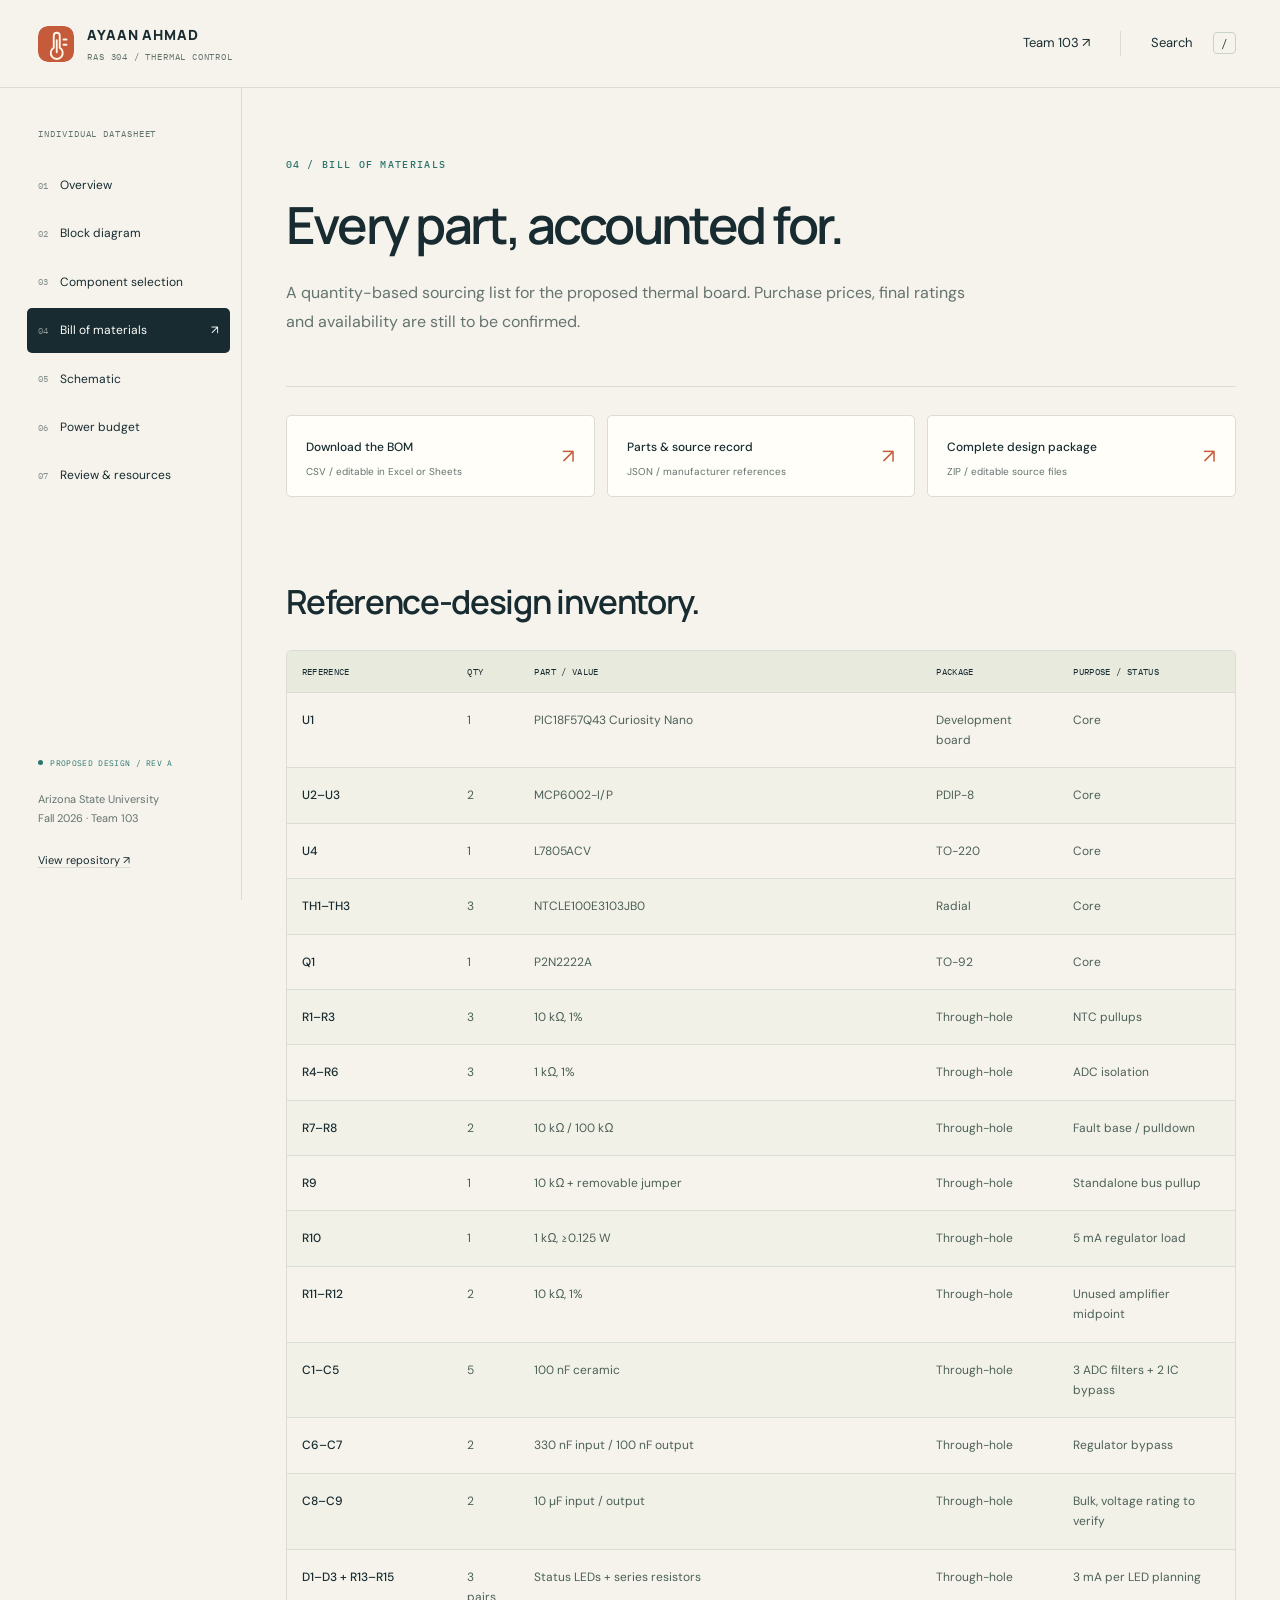
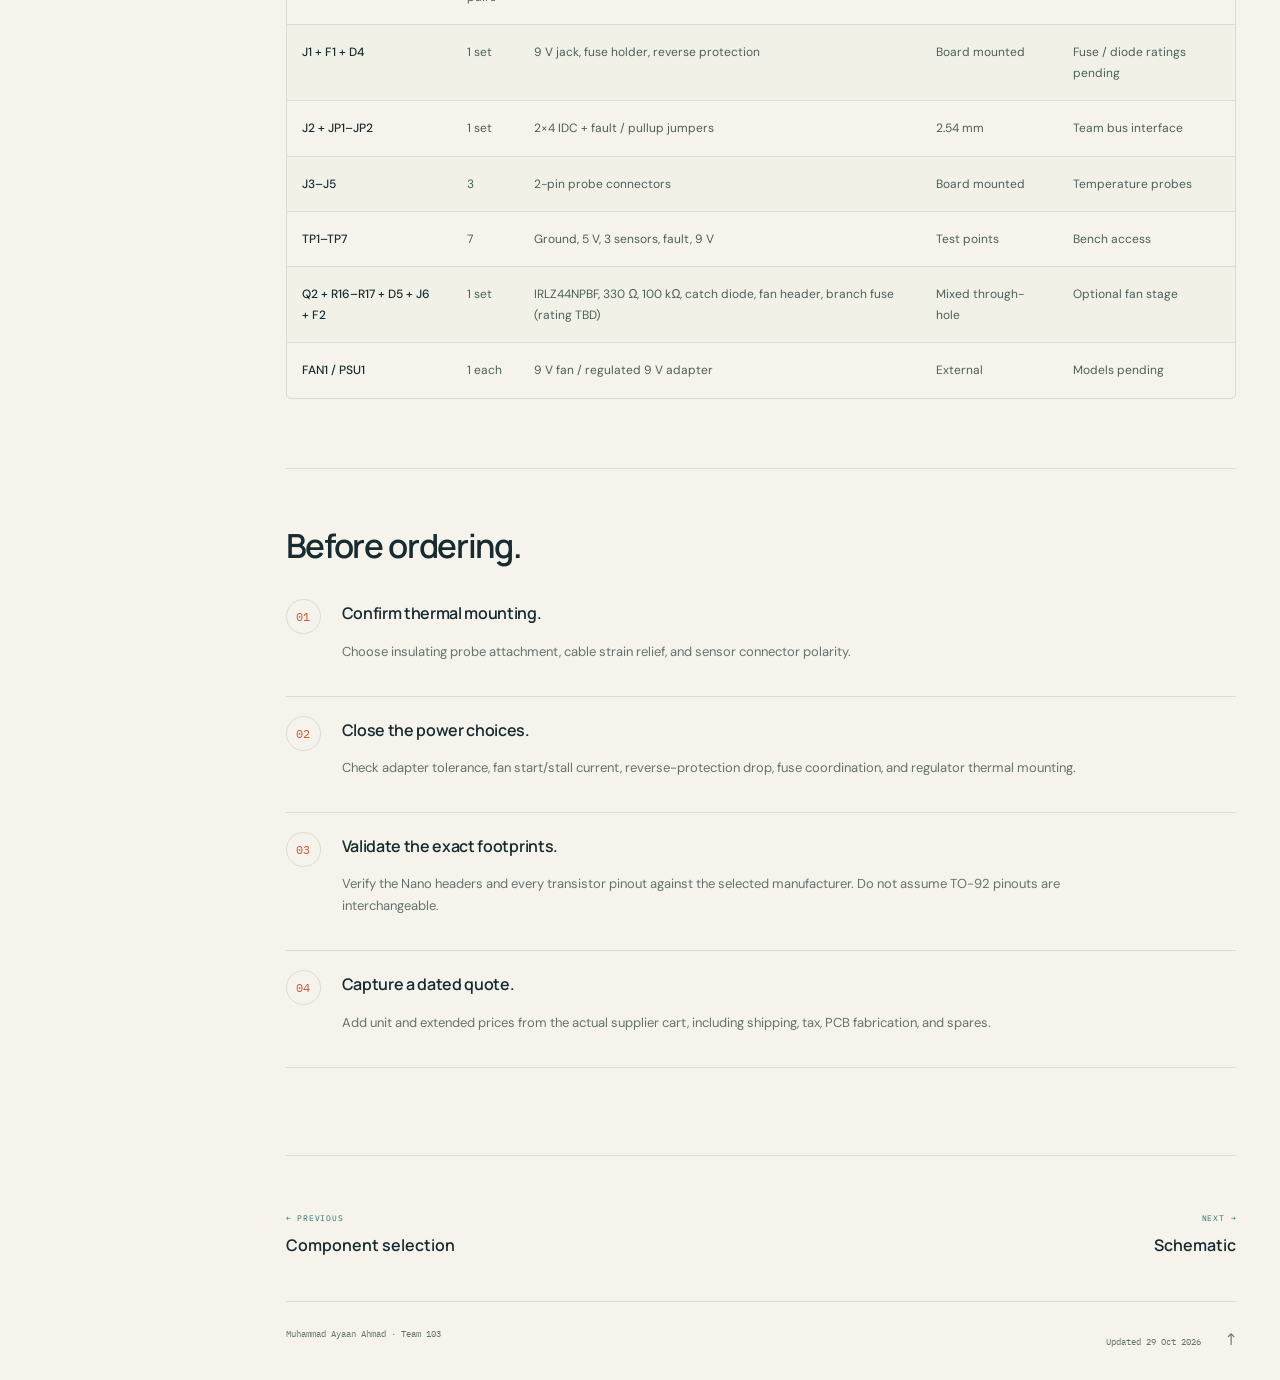
==== bom.html @ 11444830 "Build Ayaan Ahmad temperature-control individual datasheet Add seven custom responsive pages for the" ====
<!doctype html><html lang="en"><head><meta charset="utf-8"><meta name="viewport" content="width=device-width, initial-scale=1"><title>Bill of materials · Ayaan Ahmad · RAS 304 Temperature Control</title><meta name="description" content="Muhammad Ayaan Ahmad’s temperature-control subsystem for Team 103’s modular two-degree-of-freedom robotic arm. Architecture, components, circuit, BOM, power budget and review."><meta name="theme-color" content="#172b30"><link rel="icon" href="thermal-mark.svg" type="image/svg+xml"><link rel="stylesheet" href="thermal.css"><script defer src="thermal.js"></script></head><body><a class="skip-link" href="#main">Skip to content</a><header class="topbar"><a class="brand" href="index.html"><img src="thermal-mark.svg" alt="" width="36" height="36"><span>AYAAN AHMAD<small>RAS 304 / THERMAL CONTROL</small></span></a><div class="top-links"><a href="https://ras304-f26-103.github.io/" target="_blank" rel="noopener">Team 103 ↗</a><button class="search-trigger" aria-label="Search this datasheet">Search <kbd>/</kbd></button><button class="mobile-menu" aria-label="Open navigation" aria-expanded="false">Menu ☰</button></div></header><div class="site-layout"><aside class="sidebar"><div><p class="sidebar-label">INDIVIDUAL DATASHEET</p><nav aria-label="Design sections"><a href="index.html" class="nav-link "><span>01</span>Overview<b>↗</b></a><a href="block-diagram.html" class="nav-link "><span>02</span>Block diagram<b>↗</b></a><a href="components.html" class="nav-link "><span>03</span>Component selection<b>↗</b></a><a href="bom.html" class="nav-link active" aria-current="page"><span>04</span>Bill of materials<b>↗</b></a><a href="schematic.html" class="nav-link "><span>05</span>Schematic<b>↗</b></a><a href="thermal-power.html" class="nav-link "><span>06</span>Power budget<b>↗</b></a><a href="review.html" class="nav-link "><span>07</span>Review & resources<b>↗</b></a></nav></div><div class="sidebar-bottom"><span class="tag"><i></i> PROPOSED DESIGN / REV A</span><p>Arizona State University<br>Fall 2026 · Team 103</p><a href="https://github.com/mahmad62asu/RAS304-Individual-Datasheet" target="_blank" rel="noopener">View repository ↗</a></div></aside><main id="main"><header class="page-heading"><p class="eyebrow">04 / BILL OF MATERIALS</p><h1>Every part, accounted for.</h1><p class="lede">A quantity-based sourcing list for the proposed thermal board. Purchase prices, final ratings and availability are still to be confirmed.</p></header><div class="download-list"><a href="temperature-bom.csv" download><span><b>Download the BOM</b><small>CSV / editable in Excel or Sheets</small></span><span aria-hidden="true">↗</span></a><a href="temperature-sources.json" download><span><b>Parts & source record</b><small>JSON / manufacturer references</small></span><span aria-hidden="true">↗</span></a><a href="temperature-design-source.zip" download><span><b>Complete design package</b><small>ZIP / editable source files</small></span><span aria-hidden="true">↗</span></a></div><section id="bill" class="section"><h2>Reference-design inventory.</h2><div class="table-wrap"><table><thead><tr><th>Reference</th><th>Qty</th><th>Part / value</th><th>Package</th><th>Purpose / status</th></tr></thead><tbody><tr><td>U1</td><td>1</td><td>PIC18F57Q43 Curiosity Nano</td><td>Development board</td><td>Core</td></tr><tr><td>U2–U3</td><td>2</td><td>MCP6002-I/P</td><td>PDIP-8</td><td>Core</td></tr><tr><td>U4</td><td>1</td><td>L7805ACV</td><td>TO-220</td><td>Core</td></tr><tr><td>TH1–TH3</td><td>3</td><td>NTCLE100E3103JB0</td><td>Radial</td><td>Core</td></tr><tr><td>Q1</td><td>1</td><td>P2N2222A</td><td>TO-92</td><td>Core</td></tr><tr><td>R1–R3</td><td>3</td><td>10 kΩ, 1%</td><td>Through-hole</td><td>NTC pullups</td></tr><tr><td>R4–R6</td><td>3</td><td>1 kΩ, 1%</td><td>Through-hole</td><td>ADC isolation</td></tr><tr><td>R7–R8</td><td>2</td><td>10 kΩ / 100 kΩ</td><td>Through-hole</td><td>Fault base / pulldown</td></tr><tr><td>R9</td><td>1</td><td>10 kΩ + removable jumper</td><td>Through-hole</td><td>Standalone bus pullup</td></tr><tr><td>R10</td><td>1</td><td>1 kΩ, ≥0.125 W</td><td>Through-hole</td><td>5 mA regulator load</td></tr><tr><td>R11–R12</td><td>2</td><td>10 kΩ, 1%</td><td>Through-hole</td><td>Unused amplifier midpoint</td></tr><tr><td>C1–C5</td><td>5</td><td>100 nF ceramic</td><td>Through-hole</td><td>3 ADC filters + 2 IC bypass</td></tr><tr><td>C6–C7</td><td>2</td><td>330 nF input / 100 nF output</td><td>Through-hole</td><td>Regulator bypass</td></tr><tr><td>C8–C9</td><td>2</td><td>10 µF input / output</td><td>Through-hole</td><td>Bulk, voltage rating to verify</td></tr><tr><td>D1–D3 + R13–R15</td><td>3 pairs</td><td>Status LEDs + series resistors</td><td>Through-hole</td><td>3 mA per LED planning</td></tr><tr><td>J1 + F1 + D4</td><td>1 set</td><td>9 V jack, fuse holder, reverse protection</td><td>Board mounted</td><td>Fuse / diode ratings pending</td></tr><tr><td>J2 + JP1–JP2</td><td>1 set</td><td>2×4 IDC + fault / pullup jumpers</td><td>2.54 mm</td><td>Team bus interface</td></tr><tr><td>J3–J5</td><td>3</td><td>2-pin probe connectors</td><td>Board mounted</td><td>Temperature probes</td></tr><tr><td>TP1–TP7</td><td>7</td><td>Ground, 5 V, 3 sensors, fault, 9 V</td><td>Test points</td><td>Bench access</td></tr><tr><td>Q2 + R16–R17 + D5 + J6 + F2</td><td>1 set</td><td>IRLZ44NPBF, 330 Ω, 100 kΩ, catch diode, fan header, branch fuse (rating TBD)</td><td>Mixed through-hole</td><td>Optional fan stage</td></tr><tr><td>FAN1 / PSU1</td><td>1 each</td><td>9 V fan / regulated 9 V adapter</td><td>External</td><td>Models pending</td></tr></tbody></table></div></section><section id="procurement" class="section"><h2>Before ordering.</h2><ol class="steps"><li><b>Confirm thermal mounting.</b><p>Choose insulating probe attachment, cable strain relief, and sensor connector polarity.</p></li><li><b>Close the power choices.</b><p>Check adapter tolerance, fan start/stall current, reverse-protection drop, fuse coordination, and regulator thermal mounting.</p></li><li><b>Validate the exact footprints.</b><p>Verify the Nano headers and every transistor pinout against the selected manufacturer. Do not assume TO-92 pinouts are interchangeable.</p></li><li><b>Capture a dated quote.</b><p>Add unit and extended prices from the actual supplier cart, including shipping, tax, PCB fabrication, and spares.</p></li></ol></section><nav class="page-nav" aria-label="Previous and next page"><a href="components.html"><small>← PREVIOUS</small><strong>Component selection</strong></a><a href="schematic.html"><small>NEXT →</small><strong>Schematic</strong></a></nav><footer><span>Muhammad Ayaan Ahmad · Team 103</span><span>Updated 29 Oct 2026 <a href="#top" aria-label="Back to top">↑</a></span></footer></main></div><dialog id="search-dialog"><div class="search-head"><label for="site-search">Search the datasheet</label><button id="close-search" aria-label="Close search">✕</button></div><input id="site-search" type="search" placeholder="Try sensor, fault, power, calibration…"><div id="search-results"></div></dialog><span id="top"></span></body></html>
---- thermal.css ----
@import url('https://fonts.googleapis.com/css2?family=DM+Sans:wght@400;500;600;700&family=IBM+Plex+Mono:wght@400;500&family=Manrope:wght@400;500;600;700;800&display=swap');
:root{--paper:#f5f3ec;--white:#fffef9;--ink:#172b30;--muted:#65736f;--line:#d9ddd3;--coral:#c65b3b;--teal:#2b756d;--mono:'IBM Plex Mono',monospace;--sans:'DM Sans',sans-serif;--display:'Manrope',sans-serif}*{box-sizing:border-box}html{scroll-behavior:smooth;scroll-padding-top:110px}body{margin:0;background:var(--paper);color:var(--ink);font:16px/1.7 var(--sans);-webkit-font-smoothing:antialiased}a{color:inherit;text-decoration:none}button,input{font:inherit}button,a,input{ -webkit-tap-highlight-color:transparent}button{cursor:pointer}a:focus-visible,button:focus-visible,input:focus-visible{outline:3px solid var(--coral);outline-offset:5px}::selection{background:#edb79d;color:var(--ink)}.topbar{height:88px;padding:0 3vw;display:flex;align-items:center;justify-content:space-between;border-bottom:1px solid var(--line);background:var(--paper);position:sticky;top:0;z-index:20}.brand{display:flex;align-items:center;gap:13px;font:800 14px var(--display);letter-spacing:.06em}.brand img{border-radius:10px}.brand small{display:block;font:9px var(--mono);letter-spacing:.09em;margin-top:7px;color:var(--muted)}.top-links{display:flex;align-items:center;gap:30px;font-size:13px}.top-links>a:hover{color:var(--coral)}.search-trigger{background:transparent;border:0;border-left:1px solid var(--line);padding-left:30px;font-size:13px;color:var(--ink)}kbd{font:11px var(--mono);border:1px solid #ccd2c7;border-radius:4px;padding:3px 7px;margin-left:18px}.mobile-menu{display:none}.site-layout{display:grid;grid-template-columns:242px minmax(0,1fr);max-width:1800px;margin:auto}.sidebar{position:sticky;top:88px;height:calc(100vh - 88px);padding:40px 22px 28px 3vw;display:flex;flex-direction:column;justify-content:space-between;border-right:1px solid var(--line)}.sidebar-label{font:9px var(--mono);letter-spacing:.1em;color:var(--muted);margin:0 0 24px}.nav-link{display:flex;align-items:center;gap:12px;padding:12px 11px;margin:0 -11px 4px;border-radius:5px;font-size:12px;white-space:nowrap;transition:.2s}.nav-link>span{font:9px var(--mono);opacity:.5}.nav-link>b{margin-left:auto;font-weight:400;opacity:0}.nav-link:hover{background:#e9e9df}.nav-link.active{background:var(--ink);color:var(--white)}.nav-link.active>b{opacity:1}.sidebar-bottom p{font-size:11px;line-height:1.7;color:var(--muted);margin:17px 0}.sidebar-bottom>a{font-size:11px;border-bottom:1px solid var(--line)}.tag{font:8px var(--mono);letter-spacing:.04em;color:var(--teal);display:inline-flex;align-items:center;gap:7px}.tag i{display:inline-block;width:5px;height:5px;background:var(--teal);border-radius:50%}main{padding:34px 3.4vw 0;min-width:0;max-width:1500px}.hero{background:var(--ink);color:var(--paper);border-radius:8px;padding:50px 35px 35px;display:grid;grid-template-columns:1.04fr 1fr;gap:0;overflow:hidden;min-height:560px;position:relative}.hero-copy{position:relative;z-index:1}.eyebrow{font:10px/1.5 var(--mono);letter-spacing:.13em;font-weight:500;color:var(--teal);text-transform:uppercase;margin:0 0 24px}.hero .eyebrow{color:#a8bcb0;font-size:9px;letter-spacing:.12em}.hero h1{font:600 clamp(43px,4.2vw,75px)/1.08 var(--display);letter-spacing:-.055em;margin:0 0 27px;white-space:nowrap}.hero h1 em{font-family:Georgia,serif;font-weight:400;color:#eea17c;letter-spacing:-.05em}.hero-copy>p:not(.eyebrow){font-size:15px;line-height:1.7;color:#b3c2ba}.hero-actions{display:flex;flex-direction:column;align-items:flex-start;gap:18px;margin-top:28px}.button{border-radius:4px;padding:13px 20px;font-size:12px;font-weight:600;display:inline-flex;align-items:center;gap:25px;transition:.2s}.button:hover{transform:translateY(-2px)}.coral{background:#e59570;color:#152a30}.text-link{font-size:11px;border-bottom:1px solid #6c807b;padding-bottom:3px}.hero-byline{display:flex;align-items:center;gap:11px;font-size:11px;line-height:1.4;margin-top:40px}.hero-byline small{display:block;color:#8ca19a;font-size:9px;margin-top:5px}.avatar{width:33px;height:33px;border:1px solid #536b67;border-radius:50%;display:grid;place-items:center;font:10px var(--mono);color:#edb293}.hero-visual{align-self:center;position:relative;margin:0 -20px 0 -15px}.hero-visual svg{width:100%;height:auto;display:block}.visual-label{font:7px var(--mono);letter-spacing:.1em;text-align:center;color:#9cb6aa;margin-top:20px}.visual-label i{width:5px;height:5px;background:#d38a67;border-radius:50%;display:inline-block;margin-right:6px}.hero-strip{display:flex;justify-content:space-between;border-bottom:1px solid var(--line);padding:23px 5px;font-size:11px;color:#55665f;gap:15px}.hero-strip b{font:9px var(--mono);color:var(--coral);margin-right:12px}.section{padding:57px 0;border-bottom:1px solid var(--line)}.section h2{font:600 clamp(26px,2.6vw,40px)/1.2 var(--display);letter-spacing:-.04em;margin:0 0 25px}.section>p{max-width:840px;color:#52665e;font-size:14px;margin:18px 0}.section .eyebrow{margin-bottom:18px}.split-text{display:grid;grid-template-columns:1fr 1fr;gap:48px}.split-text .big-copy{font:400 23px/1.6 var(--sans);letter-spacing:-.02em;margin:0}.split-text>div{font-size:13px;color:#56665f}.split-text>div p:first-child{margin-top:0}.inline-link{font-size:12px;font-weight:600;border-bottom:1px solid #a1b0a5;padding-bottom:3px;display:inline-block}.inline-link:hover{color:var(--coral)}.simulator{display:grid;grid-template-columns:1.1fr 1fr;border:1px solid var(--line);border-radius:8px;margin-top:30px;background:var(--white);overflow:hidden}.sim-input{padding:30px}.sim-label{display:flex;justify-content:space-between;gap:15px;font:8px/1.5 var(--mono);color:var(--muted)}.sim-label span{color:var(--coral);font-size:7px}.temperature-number{font:500 80px/1.2 var(--display);letter-spacing:-.07em;margin:23px 0}.temperature-number>span{font-size:34px;vertical-align:super;color:#9da89d;letter-spacing:-.08em;margin-left:10px}input[type=range]{width:100%;height:4px;accent-color:var(--coral);cursor:pointer}.range-labels{font:8px var(--mono);display:flex;justify-content:space-between;margin-top:12px;color:var(--muted)}.sim-controls{display:flex;gap:8px;flex-wrap:wrap;margin-top:27px}.small-button{border:1px solid var(--line);background:transparent;color:var(--ink);border-radius:4px;font-size:10px;padding:9px 11px}.small-button:hover{background:#eaece2}.small-button[aria-pressed=true]{background:#f2d3c5}.sim-status{background:#eaf0e7;padding:28px}.status-top{display:flex;align-items:center;gap:7px;font:9px var(--mono);color:var(--teal)}.state-dot{width:6px;height:6px;border-radius:50%;background:var(--teal)}.sim-tag{font-size:8px;margin-left:auto;opacity:.6}.sim-status h3{font:600 23px/1.3 var(--display);letter-spacing:-.04em;margin:23px 0 11px}.sim-status>p{font-size:12px;color:#5c7165;line-height:1.7;min-height:40px}.sim-status dl{font:9px var(--mono);margin:25px 0 20px}.sim-status dl>div{display:flex;justify-content:space-between;border-top:1px solid #cdd9ca;padding:10px 0;gap:10px}.sim-status dd{margin:0;font-weight:500}.sim-status .small{font-size:9px}.sim-status.warn{background:#f3e7d1}.sim-status.trip{background:#f2dcd0}.sim-status.trip .state-dot{background:var(--coral)}.design-grid{display:grid;grid-template-columns:repeat(3,1fr);border-top:1px solid var(--line);border-left:1px solid var(--line);margin-top:35px}.design-item{padding:25px 20px;border-bottom:1px solid var(--line);border-right:1px solid var(--line);position:relative;transition:.2s}.design-item:hover{background:#ede9dc}.design-num{font:9px var(--mono);color:var(--coral)}.design-item h3{font:600 17px/1.3 var(--display);letter-spacing:-.03em;margin:18px 0 10px}.design-item p{font-size:12px;line-height:1.65;color:var(--muted);margin-bottom:30px}.arrow{position:absolute;bottom:18px;right:20px;color:var(--coral);font-size:20px}.note{background:#e9ece0;border-left:3px solid var(--teal);display:flex;gap:16px;padding:23px 26px;margin:32px 0;font-size:12px;color:#50635a;border-radius:0 4px 4px 0}.note strong{color:var(--ink)}.note-mark{border:1px solid #789183;flex-shrink:0;width:19px;height:19px;border-radius:50%;display:grid;place-items:center;font:12px Georgia}.page-heading{padding:35px 0 34px;border-bottom:1px solid var(--line)}.page-heading h1{font:600 clamp(38px,4vw,65px)/1.13 var(--display);letter-spacing:-.05em;margin:0 0 25px}.lede{max-width:700px;font-size:16px;color:var(--muted);line-height:1.8}.table-wrap{width:100%;overflow:auto;margin:28px 0 12px;border:1px solid var(--line);border-radius:5px}table{border-collapse:collapse;width:100%;font-size:12px;min-width:600px;text-align:left}th{font:9px var(--mono);text-transform:uppercase;letter-spacing:.04em;background:#e8eade;padding:15px;vertical-align:bottom}td{padding:17px 15px;border-top:1px solid var(--line);vertical-align:top;line-height:1.7;color:#4c6057}td:first-child{color:var(--ink);font-weight:500}tbody tr:nth-child(even){background:#f1f1e8}figure{margin:30px 0 22px;background:var(--white);border:1px solid var(--line);border-radius:7px;overflow:hidden}.diagram-link{display:block;padding:10px}.diagram-link img{display:block;width:100%;height:auto}figcaption{font:9px/1.7 var(--mono);color:var(--muted);border-top:1px solid var(--line);padding:14px 20px;background:var(--paper)}.download-list{display:flex;flex-wrap:wrap;gap:12px;margin:28px 0}.download-list>a{border:1px solid var(--line);border-radius:5px;padding:16px 19px;display:flex;gap:25px;align-items:center;justify-content:space-between;flex:1;min-width:220px;background:var(--white)}.download-list>a:hover{border-color:var(--teal)}.download-list b{font-size:12px;font-weight:500}.download-list small{display:block;color:var(--muted);font-size:10px;margin-top:3px}.download-list>a>span:last-child{font-size:20px;color:var(--coral)}.parts-grid{display:grid;grid-template-columns:1fr 1fr;gap:20px}.part{position:relative;padding:30px;background:var(--white);border:1px solid var(--line);border-radius:6px}.part .eyebrow{font-size:9px;margin-bottom:13px}.part-number{position:absolute;right:23px;top:24px;font:10px var(--mono);color:#adb6a9}.part h3{font:600 21px/1.4 var(--display);letter-spacing:-.03em;margin:0 0 10px;overflow-wrap:anywhere}.part-package{font:9px var(--mono);color:var(--coral)}.part>p:not(.eyebrow){font-size:13px;color:#53665b}.part .small{font-size:11px!important;opacity:.85}.part .inline-link{font-size:11px}.equation-panel{padding:20px 25px;background:var(--ink);color:#d6e4d4;border-radius:5px;font:12px/1.7 var(--mono);overflow:auto;margin:27px 0}.equation-panel p{white-space:normal;margin:8px 0}.budget-totals{display:grid;grid-template-columns:repeat(3,1fr);gap:20px;padding:26px 0}.budget-totals>div{border-left:2px solid #b9c7b6;padding-left:20px}.budget-totals small{font:8px var(--mono);color:var(--muted)}.budget-totals b{display:block;font:600 30px var(--display);letter-spacing:-.04em;margin-top:10px}.budget-totals i{font:12px var(--mono);color:var(--teal)}.calculator{display:grid;grid-template-columns:1fr 1fr;gap:35px;background:#e8ece1;border-radius:6px;padding:30px}.calculator label{display:flex;justify-content:space-between;font-size:12px;margin-bottom:20px}.calculator output{font:12px var(--mono);color:var(--teal)}.small{font-size:11px;color:var(--muted)}.calc-result{border-left:1px solid #bdcdbd;padding-left:30px}.calc-result small{font:9px var(--mono);color:var(--teal);display:block}.calc-result strong{font:500 40px var(--display);letter-spacing:-.05em;display:block;margin:4px 0}.calc-result>span{font-size:10px;color:var(--muted);display:block}.steps{list-style:none;counter-reset:steps;padding:0;margin:30px 0}.steps li{counter-increment:steps;padding:5px 0 20px 56px;position:relative;margin:15px 0;border-bottom:1px solid var(--line)}.steps li:before{content:counter(steps,decimal-leading-zero);position:absolute;left:0;top:4px;font:12px var(--mono);color:var(--coral);border:1px solid var(--line);width:33px;height:33px;display:grid;place-items:center;border-radius:50%}.steps b{font:600 16px var(--display);letter-spacing:-.02em}.steps p{font-size:13px;color:var(--muted);max-width:740px}.archive-grid{display:grid;grid-template-columns:1fr 1fr;gap:22px;margin-top:30px}.archive-grid article{padding:27px;border:1px solid var(--line);border-radius:5px;background:var(--white)}.archive-grid h3{font:600 21px var(--display);letter-spacing:-.03em}.archive-grid p{font-size:13px;color:var(--muted)}.archive-grid a{display:block;font-size:12px;color:var(--teal);margin-top:12px}.references{padding:0;list-style:none}.references li{display:flex;gap:20px;padding:16px 0;border-bottom:1px solid var(--line);font-size:13px}.references li>span{font:9px var(--mono);color:var(--coral);padding-top:5px}.references a{flex:1}.references b{float:right;color:var(--teal)}.page-nav{display:flex;justify-content:space-between;gap:20px;padding:42px 0;border-bottom:1px solid var(--line);margin-top:15px}.page-nav a:last-child{text-align:right}.page-nav small{font:8px var(--mono);color:var(--teal);display:block;margin-bottom:9px;letter-spacing:.1em}.page-nav strong{font:600 16px var(--display)}footer{display:flex;justify-content:space-between;gap:20px;color:var(--muted);font:9px var(--mono);padding:26px 0 30px}footer a{margin-left:20px;font-size:17px}.skip-link{position:fixed;top:-70px;left:20px;background:var(--ink);color:white;padding:10px;z-index:100}.skip-link:focus{top:10px}dialog{border:1px solid var(--line);border-radius:10px;background:var(--paper);width:min(580px,90vw);padding:25px;color:var(--ink);box-shadow:0 20px 100px #0005}dialog::backdrop{background:#13282dc4;backdrop-filter:blur(5px)}.search-head{display:flex;justify-content:space-between;align-items:center;font:13px var(--display);margin-bottom:20px}.search-head button{border:0;background:transparent;color:var(--muted);padding:5px}#site-search{width:100%;padding:15px;border:1px solid #a7b6a6;border-radius:4px;background:var(--white);font-size:15px}#search-results>a{display:block;border-bottom:1px solid var(--line);padding:15px 3px;font-size:13px}#search-results>a small{color:var(--muted);display:block;margin-top:3px;font-size:11px}#search-results p{font-size:12px;color:var(--muted)}#top{position:absolute;top:0}
@media(min-width:1500px){.hero{min-height:620px;padding:65px 45px}.hero-actions{margin-top:35px}.hero-byline{margin-top:45px}.hero-visual{margin-left:0}.sidebar{padding-left:40px}.hero h1{font-size:78px}}
@media(max-width:1150px){.site-layout{grid-template-columns:205px minmax(0,1fr)}.sidebar{padding-left:25px;padding-right:18px}.nav-link{font-size:11px;gap:8px}.sidebar-label{font-size:8px}.hero{padding:36px 26px;min-height:520px}.hero h1{font-size:45px}.hero-copy>p:not(.eyebrow){font-size:13px}.hero .eyebrow{font-size:7px}.hero-visual{margin-left:-30px;margin-right:-35px}.visual-label{font-size:6px}.hero-strip{font-size:9px}.hero-strip b{margin-right:6px}.split-text{gap:25px}.sim-input,.sim-status{padding:22px}.sim-label{display:block}.sim-label span{display:block;margin-top:8px}.design-grid{grid-template-columns:repeat(2,1fr)}}
@media(max-width:850px){.topbar{height:76px;padding:0 23px}.top-links{gap:18px}.top-links>a{display:none}.search-trigger{border:0;padding:0}.mobile-menu{display:block;border:1px solid var(--line);background:transparent;border-radius:4px;padding:7px 10px;font-size:11px}.brand{font-size:12px}.brand small{font-size:8px}.site-layout{display:block}.sidebar{position:fixed;top:76px;left:0;height:calc(100dvh - 76px);width:260px;z-index:15;background:var(--paper);padding:30px;transform:translateX(-101%);transition:transform .2s;box-shadow:10px 0 25px #162a3022}.sidebar.open{transform:none}.nav-link{font-size:13px;padding:13px}.sidebar-label{font-size:9px}main{padding:22px 24px 0}.hero{padding:40px 32px;min-height:520px}.hero h1{font-size:55px}.hero .eyebrow{font-size:8px}.hero-visual{margin-left:-20px;margin-right:-15px}.hero-strip{font-size:10px}.page-heading h1{font-size:48px}.page-heading{padding:25px 0}.section{padding:45px 0}.section h2{font-size:32px}.sim-label{display:flex}.sim-label span{margin:0}.simulator{grid-template-columns:1fr 1fr}.temperature-number{font-size:65px}.split-text .big-copy{font-size:21px}.parts-grid{gap:14px}.part{padding:24px}.calculator{gap:20px;padding:25px}}
@media(max-width:580px){.topbar{padding:0 17px}.brand img{width:31px;height:31px}.brand{gap:9px;font-size:10px}.brand small{font-size:7px}.top-links{gap:12px}.search-trigger{font-size:0}.search-trigger:before{content:'⌕';font-size:24px}.search-trigger kbd{display:none}.mobile-menu{font-size:10px;padding:6px 8px}main{padding:15px 15px 0}.hero{display:block;padding:32px 25px 20px;min-height:0}.hero h1{font-size:52px;letter-spacing:-.06em}.hero-copy>p:not(.eyebrow){font-size:14px}.hero .eyebrow{font-size:8px;letter-spacing:.08em}.hero-actions{gap:15px;margin-top:25px}.hero-byline{margin-top:28px}.hero-visual{margin:-10px -5px 0}.hero-visual svg{max-height:285px}.visual-label{margin:0 0 6px;font-size:6px}.hero-strip{font-size:8px;gap:12px;padding:20px 0}.hero-strip span{flex:1}.hero-strip b{display:block;margin-bottom:5px}.section{padding:37px 0}.section h2{font-size:29px;margin-bottom:22px}.section>p{font-size:13px}.eyebrow{font-size:9px;margin-bottom:17px}.split-text{display:block}.split-text .big-copy{font-size:21px;margin-bottom:25px}.simulator{display:block}.sim-input,.sim-status{padding:23px}.sim-label{font-size:7px}.sim-label span{font-size:6px}.temperature-number{font-size:72px;margin:22px 0}.sim-status>p{min-height:0}.design-grid{grid-template-columns:1fr 1fr}.design-item{padding:23px 15px}.design-item h3{font-size:15px;margin-top:15px}.design-item p{font-size:11px}.note{padding:20px 17px;font-size:11px;gap:12px}.page-heading{padding:24px 7px}.page-heading h1{font-size:39px}.lede{font-size:14px}.parts-grid{grid-template-columns:1fr}.part{padding:25px}.part h3{font-size:21px}.budget-totals{gap:10px}.budget-totals>div{padding-left:10px}.budget-totals small{font-size:6px}.budget-totals b{font-size:22px}.budget-totals i{font-size:9px}.calculator{display:block;padding:24px}.calc-result{border:0;border-top:1px solid #bdcdbd;padding:20px 0 0;margin-top:20px}.archive-grid{grid-template-columns:1fr}.download-list{gap:10px}.download-list>a{min-width:100%;padding:14px 16px}.download-list b{font-size:11px}.references li{font-size:12px;gap:12px}.steps li{padding-left:46px}.steps b{font-size:15px}.steps p{font-size:12px}.equation-panel{font-size:10px;padding:15px 18px}.page-nav{padding:32px 0}.page-nav strong{font-size:13px}.page-nav small{font-size:7px}footer{font-size:7px;gap:10px}.diagram-link{padding:0}figcaption{font-size:8px;padding:10px 12px}th{font-size:8px}td{font-size:11px}}
@media(prefers-reduced-motion:reduce){html{scroll-behavior:auto}*{transition:none!important}}
@media print{.topbar,.sidebar,.page-nav,.search-trigger,.sim-controls,footer,.skip-link{display:none!important}.site-layout{display:block}main{padding:0;max-width:none}.hero{print-color-adjust:exact;-webkit-print-color-adjust:exact}.section{padding:25px 0;break-inside:auto}.section h2{break-after:avoid}table,figure,.note,.part{break-inside:avoid}.table-wrap{overflow:visible}body{font-size:11px}.hero h1{font-size:45px}.page-heading h1{font-size:36px}a{overflow-wrap:anywhere}}
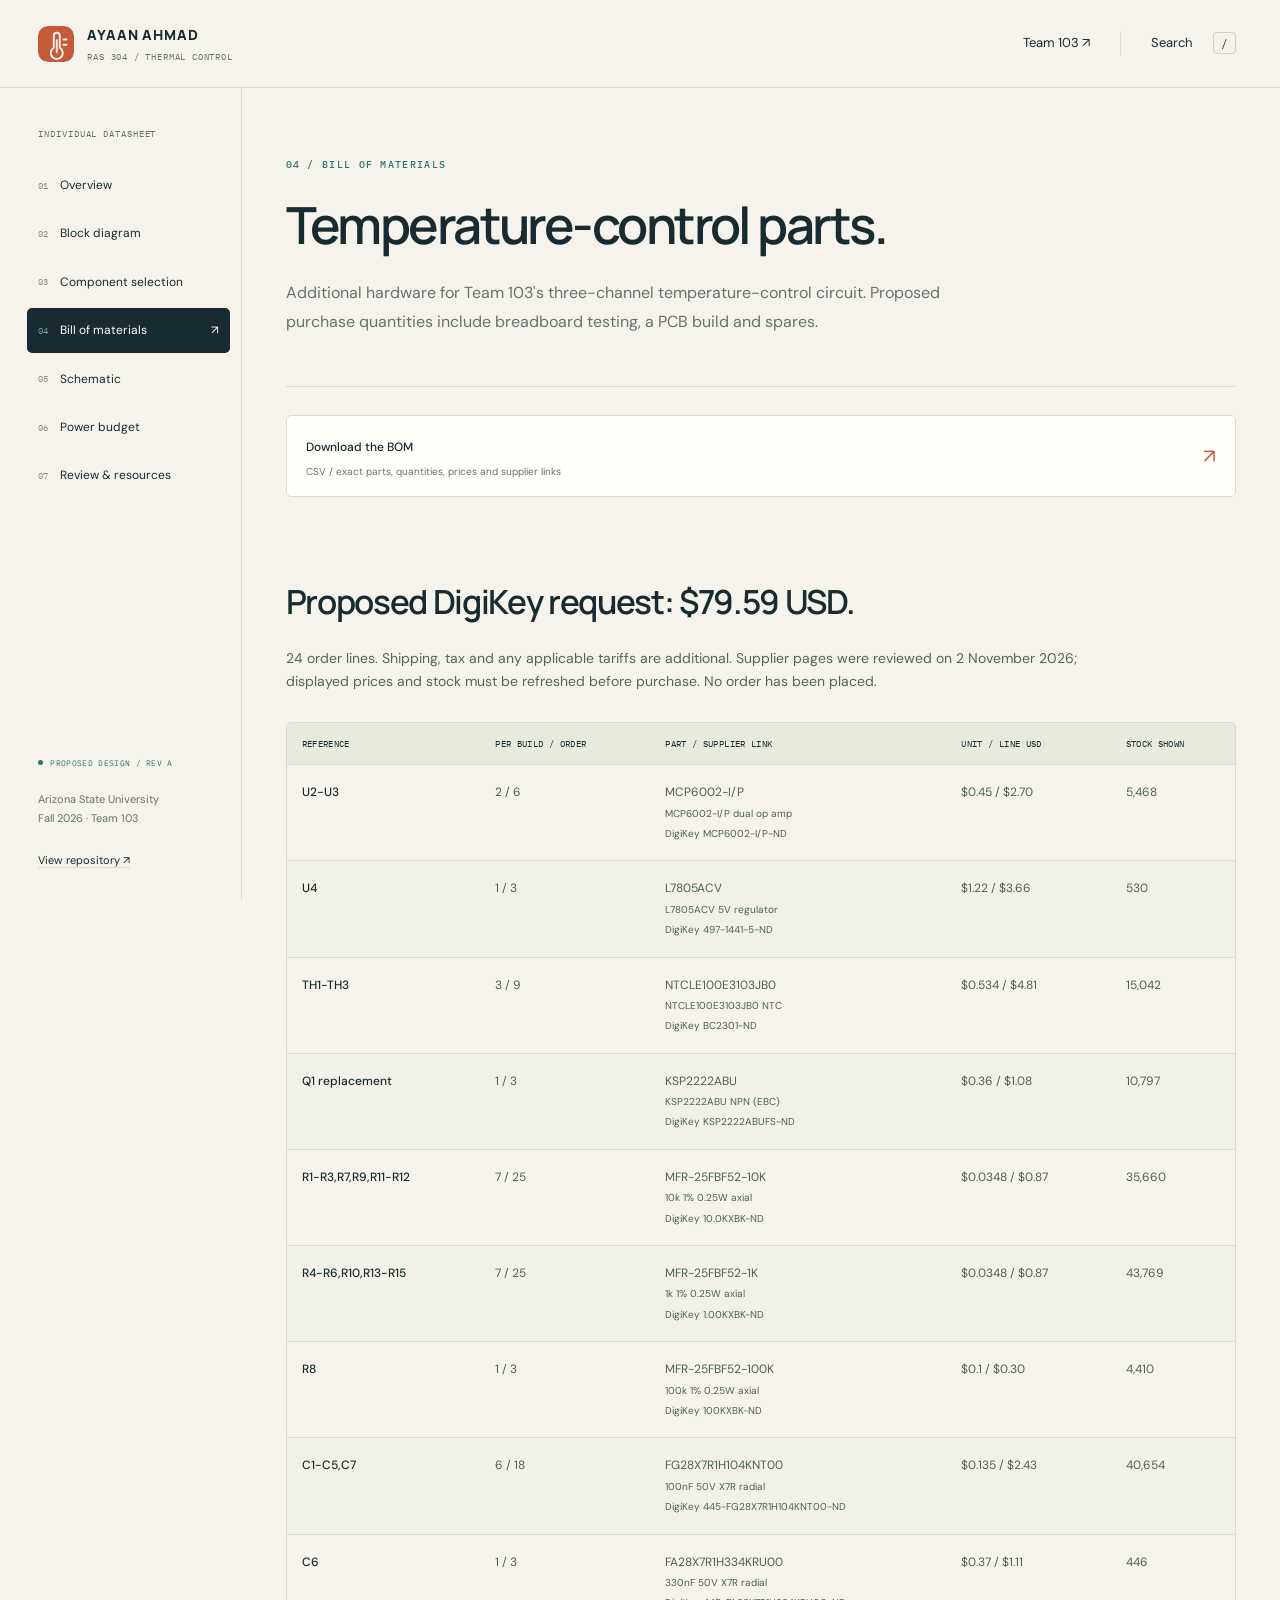
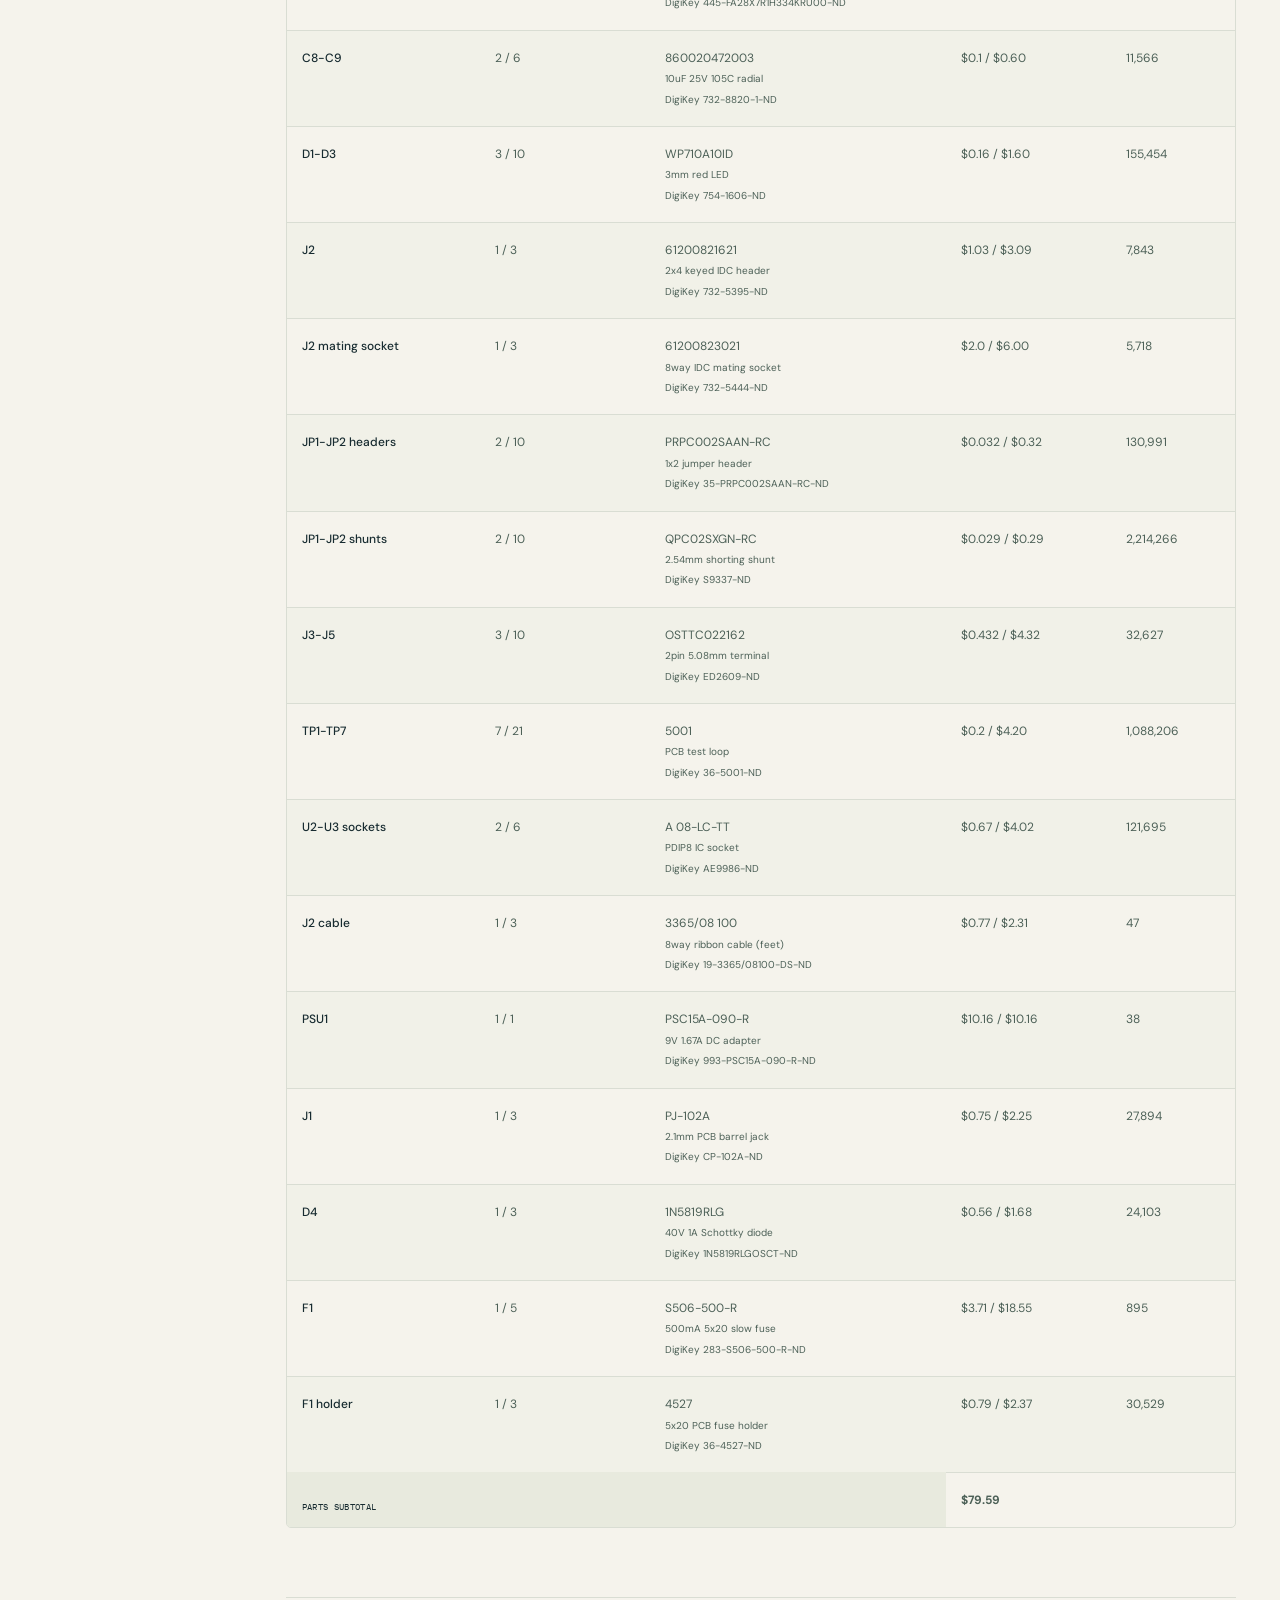
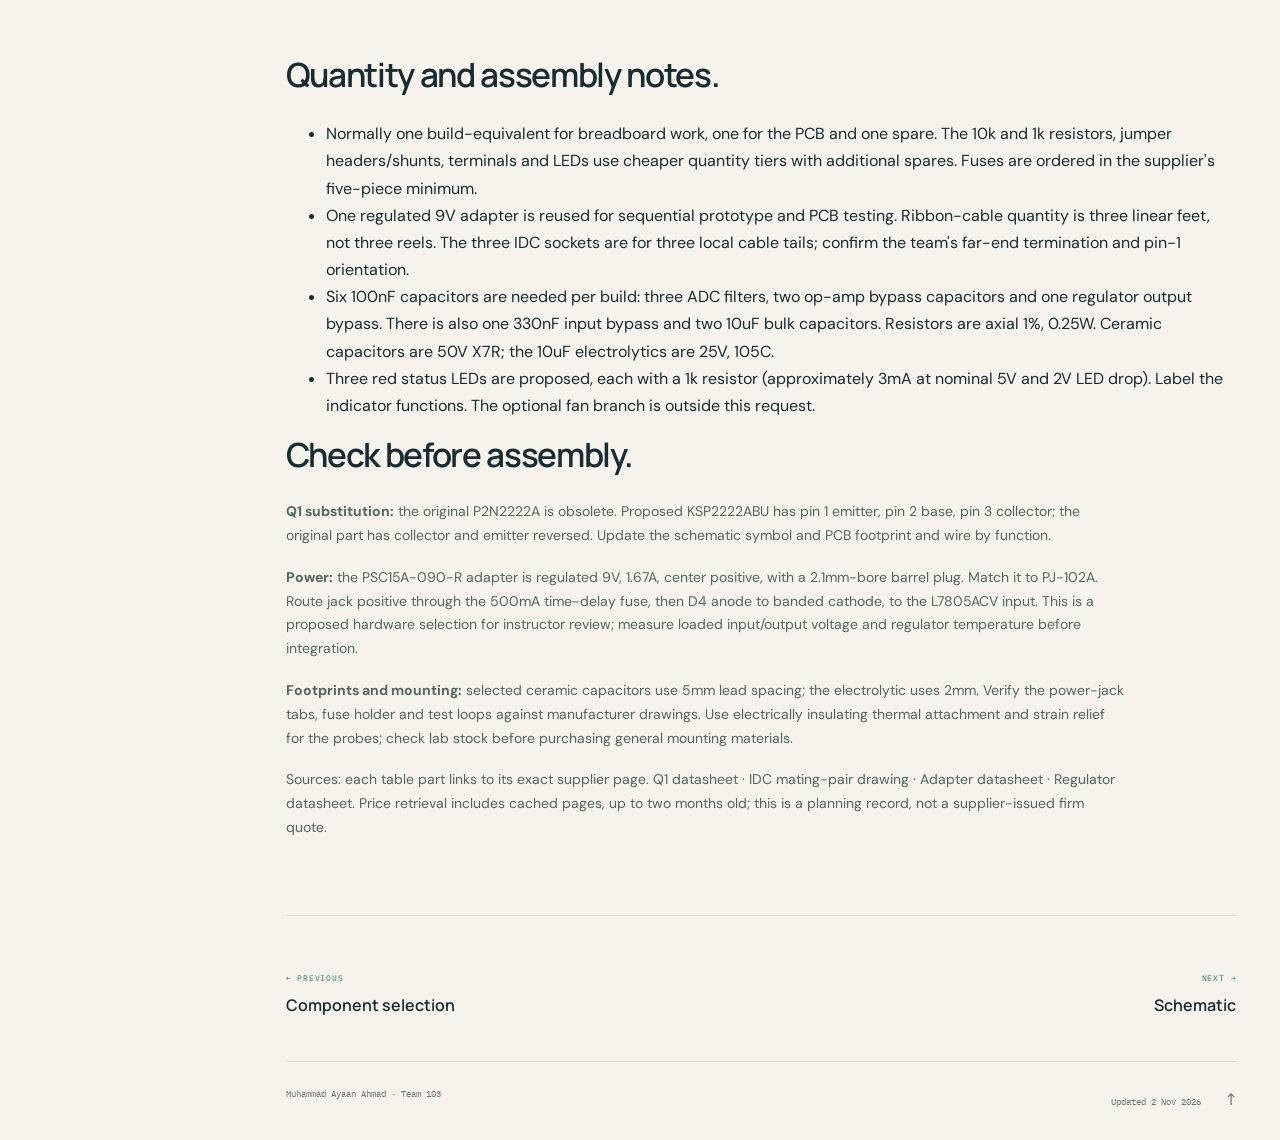
==== commit 65ac59b6: "Complete temperature-control parts BOM and supplier pricing" ====
--- a/bom.html
+++ b/bom.html
@@ -1 +1 @@
-<!doctype html><html lang="en"><head><meta charset="utf-8"><meta name="viewport" content="width=device-width, initial-scale=1"><title>Bill of materials · Ayaan Ahmad · RAS 304 Temperature Control</title><meta name="description" content="Muhammad Ayaan Ahmad’s temperature-control subsystem for Team 103’s modular two-degree-of-freedom robotic arm. Architecture, components, circuit, BOM, power budget and review."><meta name="theme-color" content="#172b30"><link rel="icon" href="thermal-mark.svg" type="image/svg+xml"><link rel="stylesheet" href="thermal.css"><script defer src="thermal.js"></script></head><body><a class="skip-link" href="#main">Skip to content</a><header class="topbar"><a class="brand" href="index.html"><img src="thermal-mark.svg" alt="" width="36" height="36"><span>AYAAN AHMAD<small>RAS 304 / THERMAL CONTROL</small></span></a><div class="top-links"><a href="https://ras304-f26-103.github.io/" target="_blank" rel="noopener">Team 103 ↗</a><button class="search-trigger" aria-label="Search this datasheet">Search <kbd>/</kbd></button><button class="mobile-menu" aria-label="Open navigation" aria-expanded="false">Menu ☰</button></div></header><div class="site-layout"><aside class="sidebar"><div><p class="sidebar-label">INDIVIDUAL DATASHEET</p><nav aria-label="Design sections"><a href="index.html" class="nav-link "><span>01</span>Overview<b>↗</b></a><a href="block-diagram.html" class="nav-link "><span>02</span>Block diagram<b>↗</b></a><a href="components.html" class="nav-link "><span>03</span>Component selection<b>↗</b></a><a href="bom.html" class="nav-link active" aria-current="page"><span>04</span>Bill of materials<b>↗</b></a><a href="schematic.html" class="nav-link "><span>05</span>Schematic<b>↗</b></a><a href="thermal-power.html" class="nav-link "><span>06</span>Power budget<b>↗</b></a><a href="review.html" class="nav-link "><span>07</span>Review & resources<b>↗</b></a></nav></div><div class="sidebar-bottom"><span class="tag"><i></i> PROPOSED DESIGN / REV A</span><p>Arizona State University<br>Fall 2026 · Team 103</p><a href="https://github.com/mahmad62asu/RAS304-Individual-Datasheet" target="_blank" rel="noopener">View repository ↗</a></div></aside><main id="main"><header class="page-heading"><p class="eyebrow">04 / BILL OF MATERIALS</p><h1>Every part, accounted for.</h1><p class="lede">A quantity-based sourcing list for the proposed thermal board. Purchase prices, final ratings and availability are still to be confirmed.</p></header><div class="download-list"><a href="temperature-bom.csv" download><span><b>Download the BOM</b><small>CSV / editable in Excel or Sheets</small></span><span aria-hidden="true">↗</span></a><a href="temperature-sources.json" download><span><b>Parts & source record</b><small>JSON / manufacturer references</small></span><span aria-hidden="true">↗</span></a><a href="temperature-design-source.zip" download><span><b>Complete design package</b><small>ZIP / editable source files</small></span><span aria-hidden="true">↗</span></a></div><section id="bill" class="section"><h2>Reference-design inventory.</h2><div class="table-wrap"><table><thead><tr><th>Reference</th><th>Qty</th><th>Part / value</th><th>Package</th><th>Purpose / status</th></tr></thead><tbody><tr><td>U1</td><td>1</td><td>PIC18F57Q43 Curiosity Nano</td><td>Development board</td><td>Core</td></tr><tr><td>U2–U3</td><td>2</td><td>MCP6002-I/P</td><td>PDIP-8</td><td>Core</td></tr><tr><td>U4</td><td>1</td><td>L7805ACV</td><td>TO-220</td><td>Core</td></tr><tr><td>TH1–TH3</td><td>3</td><td>NTCLE100E3103JB0</td><td>Radial</td><td>Core</td></tr><tr><td>Q1</td><td>1</td><td>P2N2222A</td><td>TO-92</td><td>Core</td></tr><tr><td>R1–R3</td><td>3</td><td>10 kΩ, 1%</td><td>Through-hole</td><td>NTC pullups</td></tr><tr><td>R4–R6</td><td>3</td><td>1 kΩ, 1%</td><td>Through-hole</td><td>ADC isolation</td></tr><tr><td>R7–R8</td><td>2</td><td>10 kΩ / 100 kΩ</td><td>Through-hole</td><td>Fault base / pulldown</td></tr><tr><td>R9</td><td>1</td><td>10 kΩ + removable jumper</td><td>Through-hole</td><td>Standalone bus pullup</td></tr><tr><td>R10</td><td>1</td><td>1 kΩ, ≥0.125 W</td><td>Through-hole</td><td>5 mA regulator load</td></tr><tr><td>R11–R12</td><td>2</td><td>10 kΩ, 1%</td><td>Through-hole</td><td>Unused amplifier midpoint</td></tr><tr><td>C1–C5</td><td>5</td><td>100 nF ceramic</td><td>Through-hole</td><td>3 ADC filters + 2 IC bypass</td></tr><tr><td>C6–C7</td><td>2</td><td>330 nF input / 100 nF output</td><td>Through-hole</td><td>Regulator bypass</td></tr><tr><td>C8–C9</td><td>2</td><td>10 µF input / output</td><td>Through-hole</td><td>Bulk, voltage rating to verify</td></tr><tr><td>D1–D3 + R13–R15</td><td>3 pairs</td><td>Status LEDs + series resistors</td><td>Through-hole</td><td>3 mA per LED planning</td></tr><tr><td>J1 + F1 + D4</td><td>1 set</td><td>9 V jack, fuse holder, reverse protection</td><td>Board mounted</td><td>Fuse / diode ratings pending</td></tr><tr><td>J2 + JP1–JP2</td><td>1 set</td><td>2×4 IDC + fault / pullup jumpers</td><td>2.54 mm</td><td>Team bus interface</td></tr><tr><td>J3–J5</td><td>3</td><td>2-pin probe connectors</td><td>Board mounted</td><td>Temperature probes</td></tr><tr><td>TP1–TP7</td><td>7</td><td>Ground, 5 V, 3 sensors, fault, 9 V</td><td>Test points</td><td>Bench access</td></tr><tr><td>Q2 + R16–R17 + D5 + J6 + F2</td><td>1 set</td><td>IRLZ44NPBF, 330 Ω, 100 kΩ, catch diode, fan header, branch fuse (rating TBD)</td><td>Mixed through-hole</td><td>Optional fan stage</td></tr><tr><td>FAN1 / PSU1</td><td>1 each</td><td>9 V fan / regulated 9 V adapter</td><td>External</td><td>Models pending</td></tr></tbody></table></div></section><section id="procurement" class="section"><h2>Before ordering.</h2><ol class="steps"><li><b>Confirm thermal mounting.</b><p>Choose insulating probe attachment, cable strain relief, and sensor connector polarity.</p></li><li><b>Close the power choices.</b><p>Check adapter tolerance, fan start/stall current, reverse-protection drop, fuse coordination, and regulator thermal mounting.</p></li><li><b>Validate the exact footprints.</b><p>Verify the Nano headers and every transistor pinout against the selected manufacturer. Do not assume TO-92 pinouts are interchangeable.</p></li><li><b>Capture a dated quote.</b><p>Add unit and extended prices from the actual supplier cart, including shipping, tax, PCB fabrication, and spares.</p></li></ol></section><nav class="page-nav" aria-label="Previous and next page"><a href="components.html"><small>← PREVIOUS</small><strong>Component selection</strong></a><a href="schematic.html"><small>NEXT →</small><strong>Schematic</strong></a></nav><footer><span>Muhammad Ayaan Ahmad · Team 103</span><span>Updated 29 Oct 2026 <a href="#top" aria-label="Back to top">↑</a></span></footer></main></div><dialog id="search-dialog"><div class="search-head"><label for="site-search">Search the datasheet</label><button id="close-search" aria-label="Close search">✕</button></div><input id="site-search" type="search" placeholder="Try sensor, fault, power, calibration…"><div id="search-results"></div></dialog><span id="top"></span></body></html>+<!doctype html><html lang="en"><head><meta charset="utf-8"><meta name="viewport" content="width=device-width, initial-scale=1"><title>Bill of materials · Ayaan Ahmad · RAS 304 Temperature Control</title><meta name="description" content="Muhammad Ayaan Ahmad’s temperature-control subsystem for Team 103’s modular two-degree-of-freedom robotic arm. Architecture, components, circuit, BOM, power budget and review."><meta name="theme-color" content="#172b30"><link rel="icon" href="thermal-mark.svg" type="image/svg+xml"><link rel="stylesheet" href="thermal.css"><script defer src="thermal.js"></script><style>@media print{.download-list,.topbar,.sidebar,.page-nav,.skip-link,dialog{display:none!important}.site-layout{display:block!important}main{margin:0!important;padding:0!important;max-width:none!important}.page-heading{min-height:0!important;padding:0 0 12px!important;margin:0!important;break-after:auto!important}.page-heading h1{font-size:26px!important}.page-heading .lede{font-size:12px!important}.section{padding:10px 0!important;margin:0!important;break-before:auto!important;break-inside:auto!important}.section h2{font-size:16px!important;margin:8px 0!important}p,li{font-size:10px!important;line-height:1.4!important}table{font-size:9px!important;width:100%!important;table-layout:auto!important}td,th{padding:6px!important;font-size:9px!important;overflow-wrap:anywhere!important}tr{break-inside:avoid!important}thead{display:table-header-group}tfoot{display:table-row-group}small{font-size:8px!important}a{color:#173e43!important}footer{margin-top:12px!important}}</style></head><body><a class="skip-link" href="#main">Skip to content</a><header class="topbar"><a class="brand" href="index.html"><img src="thermal-mark.svg" alt="" width="36" height="36"><span>AYAAN AHMAD<small>RAS 304 / THERMAL CONTROL</small></span></a><div class="top-links"><a href="https://ras304-f26-103.github.io/" target="_blank" rel="noopener">Team 103 ↗</a><button class="search-trigger" aria-label="Search this datasheet">Search <kbd>/</kbd></button><button class="mobile-menu" aria-label="Open navigation" aria-expanded="false">Menu ☰</button></div></header><div class="site-layout"><aside class="sidebar"><div><p class="sidebar-label">INDIVIDUAL DATASHEET</p><nav aria-label="Design sections"><a href="index.html" class="nav-link "><span>01</span>Overview<b>↗</b></a><a href="block-diagram.html" class="nav-link "><span>02</span>Block diagram<b>↗</b></a><a href="components.html" class="nav-link "><span>03</span>Component selection<b>↗</b></a><a href="bom.html" class="nav-link active" aria-current="page"><span>04</span>Bill of materials<b>↗</b></a><a href="schematic.html" class="nav-link "><span>05</span>Schematic<b>↗</b></a><a href="thermal-power.html" class="nav-link "><span>06</span>Power budget<b>↗</b></a><a href="review.html" class="nav-link "><span>07</span>Review & resources<b>↗</b></a></nav></div><div class="sidebar-bottom"><span class="tag"><i></i> PROPOSED DESIGN / REV A</span><p>Arizona State University<br>Fall 2026 · Team 103</p><a href="https://github.com/mahmad62asu/RAS304-Individual-Datasheet" target="_blank" rel="noopener">View repository ↗</a></div></aside><main id="main"><header class="page-heading"><p class="eyebrow">04 / BILL OF MATERIALS</p><h1>Temperature-control parts.</h1><p class="lede">Additional hardware for Team 103's three-channel temperature-control circuit. Proposed purchase quantities include breadboard testing, a PCB build and spares.</p></header><div class="download-list"><a href="temperature-bom.csv" download><span><b>Download the BOM</b><small>CSV / exact parts, quantities, prices and supplier links</small></span><span aria-hidden="true">↗</span></a></div><section id="bill" class="section"><h2>Proposed DigiKey request: $79.59 USD.</h2><p>24 order lines. Shipping, tax and any applicable tariffs are additional. Supplier pages were reviewed on 2 November 2026; displayed prices and stock must be refreshed before purchase. No order has been placed.</p><div class="table-wrap"><table><thead><tr><th>Reference</th><th>Per build / order</th><th>Part / supplier link</th><th>Unit / line USD</th><th>Stock shown</th></tr></thead><tbody><tr><td>U2-U3</td><td>2 / 6</td><td><a href="https://www.digikey.com/en/products/detail/microchip-technology/MCP6002-I-P/500875">MCP6002-I/P</a><br><small>MCP6002-I/P dual op amp<br>DigiKey MCP6002-I/P-ND</small></td><td>$0.45 / $2.70</td><td>5,468</td></tr><tr><td>U4</td><td>1 / 3</td><td><a href="https://www.digikey.com/en/products/detail/stmicroelectronics/L7805ACV/585962">L7805ACV</a><br><small>L7805ACV 5V regulator<br>DigiKey 497-1441-5-ND</small></td><td>$1.22 / $3.66</td><td>530</td></tr><tr><td>TH1-TH3</td><td>3 / 9</td><td><a href="https://www.digikey.com/en/products/detail/vishay-beyschlag-draloric-bc-components/NTCLE100E3103JB0/769411">NTCLE100E3103JB0</a><br><small>NTCLE100E3103JB0 NTC<br>DigiKey BC2301-ND</small></td><td>$0.534 / $4.81</td><td>15,042</td></tr><tr><td>Q1 replacement</td><td>1 / 3</td><td><a href="https://www.digikey.com/en/products/detail/onsemi/KSP2222ABU/1047387">KSP2222ABU</a><br><small>KSP2222ABU NPN (EBC)<br>DigiKey KSP2222ABUFS-ND</small></td><td>$0.36 / $1.08</td><td>10,797</td></tr><tr><td>R1-R3,R7,R9,R11-R12</td><td>7 / 25</td><td><a href="https://www.digikey.com/en/products/detail/yageo/MFR-25FBF52-10K/13219">MFR-25FBF52-10K</a><br><small>10k 1% 0.25W axial<br>DigiKey 10.0KXBK-ND</small></td><td>$0.0348 / $0.87</td><td>35,660</td></tr><tr><td>R4-R6,R10,R13-R15</td><td>7 / 25</td><td><a href="https://www.digikey.com/en/products/detail/yageo/MFR-25FBF52-1K/13011">MFR-25FBF52-1K</a><br><small>1k 1% 0.25W axial<br>DigiKey 1.00KXBK-ND</small></td><td>$0.0348 / $0.87</td><td>43,769</td></tr><tr><td>R8</td><td>1 / 3</td><td><a href="https://www.digikey.com/en/products/detail/yageo/MFR-25FBF52-100K/13473">MFR-25FBF52-100K</a><br><small>100k 1% 0.25W axial<br>DigiKey 100KXBK-ND</small></td><td>$0.1 / $0.30</td><td>4,410</td></tr><tr><td>C1-C5,C7</td><td>6 / 18</td><td><a href="https://www.digikey.com/en/products/detail/tdk/FG28X7R1H104KNT00/7326852">FG28X7R1H104KNT00</a><br><small>100nF 50V X7R radial<br>DigiKey 445-FG28X7R1H104KNT00-ND</small></td><td>$0.135 / $2.43</td><td>40,654</td></tr><tr><td>C6</td><td>1 / 3</td><td><a href="https://www.digikey.com/en/products/detail/tdk/FA28X7R1H334KRU00/7384656">FA28X7R1H334KRU00</a><br><small>330nF 50V X7R radial<br>DigiKey 445-FA28X7R1H334KRU00-ND</small></td><td>$0.37 / $1.11</td><td>446</td></tr><tr><td>C8-C9</td><td>2 / 6</td><td><a href="https://www.digikey.com/en/products/detail/w%C3%BCrth-elektronik/860020472003/5727057">860020472003</a><br><small>10uF 25V 105C radial<br>DigiKey 732-8820-1-ND</small></td><td>$0.1 / $0.60</td><td>11,566</td></tr><tr><td>D1-D3</td><td>3 / 10</td><td><a href="https://www.digikey.com/en/products/detail/kingbright/WP710A10ID/2769809">WP710A10ID</a><br><small>3mm red LED<br>DigiKey 754-1606-ND</small></td><td>$0.16 / $1.60</td><td>155,454</td></tr><tr><td>J2</td><td>1 / 3</td><td><a href="https://www.digikey.com/en/products/detail/w%C3%BCrth-elektronik/61200821621/4846916">61200821621</a><br><small>2x4 keyed IDC header<br>DigiKey 732-5395-ND</small></td><td>$1.03 / $3.09</td><td>7,843</td></tr><tr><td>J2 mating socket</td><td>1 / 3</td><td><a href="https://www.digikey.com/en/products/detail/w%C3%BCrth-elektronik/61200823021/4846918">61200823021</a><br><small>8way IDC mating socket<br>DigiKey 732-5444-ND</small></td><td>$2.0 / $6.00</td><td>5,718</td></tr><tr><td>JP1-JP2 headers</td><td>2 / 10</td><td><a href="https://www.digikey.com/en/products/detail/sullins-connector-solutions/PRPC002SAAN-RC/2775252">PRPC002SAAN-RC</a><br><small>1x2 jumper header<br>DigiKey 35-PRPC002SAAN-RC-ND</small></td><td>$0.032 / $0.32</td><td>130,991</td></tr><tr><td>JP1-JP2 shunts</td><td>2 / 10</td><td><a href="https://www.digikey.com/en/products/detail/sullins-connector-solutions/QPC02SXGN-RC/2618262">QPC02SXGN-RC</a><br><small>2.54mm shorting shunt<br>DigiKey S9337-ND</small></td><td>$0.029 / $0.29</td><td>2,214,266</td></tr><tr><td>J3-J5</td><td>3 / 10</td><td><a href="https://www.digikey.com/en/products/detail/on-shore-technology-inc/OSTTC022162/614558">OSTTC022162</a><br><small>2pin 5.08mm terminal<br>DigiKey ED2609-ND</small></td><td>$0.432 / $4.32</td><td>32,627</td></tr><tr><td>TP1-TP7</td><td>7 / 21</td><td><a href="https://www.digikey.com/en/products/detail/keystone-electronics/5001/255327">5001</a><br><small>PCB test loop<br>DigiKey 36-5001-ND</small></td><td>$0.2 / $4.20</td><td>1,088,206</td></tr><tr><td>U2-U3 sockets</td><td>2 / 6</td><td><a href="https://www.digikey.com/en/products/detail/assmann-wsw-components/A-08-LC-TT/821740">A 08-LC-TT</a><br><small>PDIP8 IC socket<br>DigiKey AE9986-ND</small></td><td>$0.67 / $4.02</td><td>121,695</td></tr><tr><td>J2 cable</td><td>1 / 3</td><td><a href="https://www.digikey.com/en/products/detail/3m/3365-08-100/22532474">3365/08 100</a><br><small>8way ribbon cable (feet)<br>DigiKey 19-3365/08100-DS-ND</small></td><td>$0.77 / $2.31</td><td>47</td></tr><tr><td>PSU1</td><td>1 / 1</td><td><a href="https://www.digikey.com/en/products/detail/phihong-usa/PSC15A-090-R/5247143">PSC15A-090-R</a><br><small>9V 1.67A DC adapter<br>DigiKey 993-PSC15A-090-R-ND</small></td><td>$10.16 / $10.16</td><td>38</td></tr><tr><td>J1</td><td>1 / 3</td><td><a href="https://www.digikey.com/en/products/detail/same-sky-formerly-cui-devices/PJ-102A/275425">PJ-102A</a><br><small>2.1mm PCB barrel jack<br>DigiKey CP-102A-ND</small></td><td>$0.75 / $2.25</td><td>27,894</td></tr><tr><td>D4</td><td>1 / 3</td><td><a href="https://www.digikey.com/en/products/detail/onsemi/1N5819RLG/918061">1N5819RLG</a><br><small>40V 1A Schottky diode<br>DigiKey 1N5819RLGOSCT-ND</small></td><td>$0.56 / $1.68</td><td>24,103</td></tr><tr><td>F1</td><td>1 / 5</td><td><a href="https://www.digikey.com/en/products/detail/eaton-electronics-division/S506-500-R/1878110">S506-500-R</a><br><small>500mA 5x20 slow fuse<br>DigiKey 283-S506-500-R-ND</small></td><td>$3.71 / $18.55</td><td>895</td></tr><tr><td>F1 holder</td><td>1 / 3</td><td><a href="https://www.digikey.com/en/products/detail/keystone-electronics/4527/8397">4527</a><br><small>5x20 PCB fuse holder<br>DigiKey 36-4527-ND</small></td><td>$0.79 / $2.37</td><td>30,529</td></tr></tbody><tfoot><tr><th colspan="3">Parts subtotal</th><td colspan="2"><strong>$79.59</strong></td></tr></tfoot></table></div></section><section id="procurement" class="section"><h2>Quantity and assembly notes.</h2><ul><li>Normally one build-equivalent for breadboard work, one for the PCB and one spare. The 10k and 1k resistors, jumper headers/shunts, terminals and LEDs use cheaper quantity tiers with additional spares. Fuses are ordered in the supplier's five-piece minimum.</li><li>One regulated 9V adapter is reused for sequential prototype and PCB testing. Ribbon-cable quantity is three linear feet, not three reels. The three IDC sockets are for three local cable tails; confirm the team's far-end termination and pin-1 orientation.</li><li>Six 100nF capacitors are needed per build: three ADC filters, two op-amp bypass capacitors and one regulator output bypass. There is also one 330nF input bypass and two 10uF bulk capacitors. Resistors are axial 1%, 0.25W. Ceramic capacitors are 50V X7R; the 10uF electrolytics are 25V, 105C.</li><li>Three red status LEDs are proposed, each with a 1k resistor (approximately 3mA at nominal 5V and 2V LED drop). Label the indicator functions. The optional fan branch is outside this request.</li></ul><h2>Check before assembly.</h2><p><strong>Q1 substitution:</strong> the original P2N2222A is obsolete. Proposed KSP2222ABU has pin 1 emitter, pin 2 base, pin 3 collector; the original part has collector and emitter reversed. Update the schematic symbol and PCB footprint and wire by function.</p><p><strong>Power:</strong> the PSC15A-090-R adapter is regulated 9V, 1.67A, center positive, with a 2.1mm-bore barrel plug. Match it to PJ-102A. Route jack positive through the 500mA time-delay fuse, then D4 anode to banded cathode, to the L7805ACV input. This is a proposed hardware selection for instructor review; measure loaded input/output voltage and regulator temperature before integration.</p><p><strong>Footprints and mounting:</strong> selected ceramic capacitors use 5mm lead spacing; the electrolytic uses 2mm. Verify the power-jack tabs, fuse holder and test loops against manufacturer drawings. Use electrically insulating thermal attachment and strain relief for the probes; check lab stock before purchasing general mounting materials.</p><p>Sources: each table part links to its exact supplier page. <a href="https://www.onsemi.com/download/data-sheet/pdf/ksp2222a-d.pdf">Q1 datasheet</a> · <a href="https://www.we-online.com/components/products/datasheet/61200821621.pdf">IDC mating-pair drawing</a> · <a href="https://www.phihong.com/wp-content/uploads/PSX15A.pdf">Adapter datasheet</a> · <a href="https://www.st.com/resource/en/datasheet/l78.pdf">Regulator datasheet</a>. Price retrieval includes cached pages, up to two months old; this is a planning record, not a supplier-issued firm quote.</p></section><nav class="page-nav" aria-label="Previous and next page"><a href="components.html"><small>← PREVIOUS</small><strong>Component selection</strong></a><a href="schematic.html"><small>NEXT →</small><strong>Schematic</strong></a></nav><footer><span>Muhammad Ayaan Ahmad · Team 103</span><span>Updated 2 Nov 2026 <a href="#top" aria-label="Back to top">↑</a></span></footer></main></div><dialog id="search-dialog"><div class="search-head"><label for="site-search">Search the datasheet</label><button id="close-search" aria-label="Close search">✕</button></div><input id="site-search" type="search" placeholder="Try sensor, fault, power, calibration…"><div id="search-results"></div></dialog><span id="top"></span></body></html>
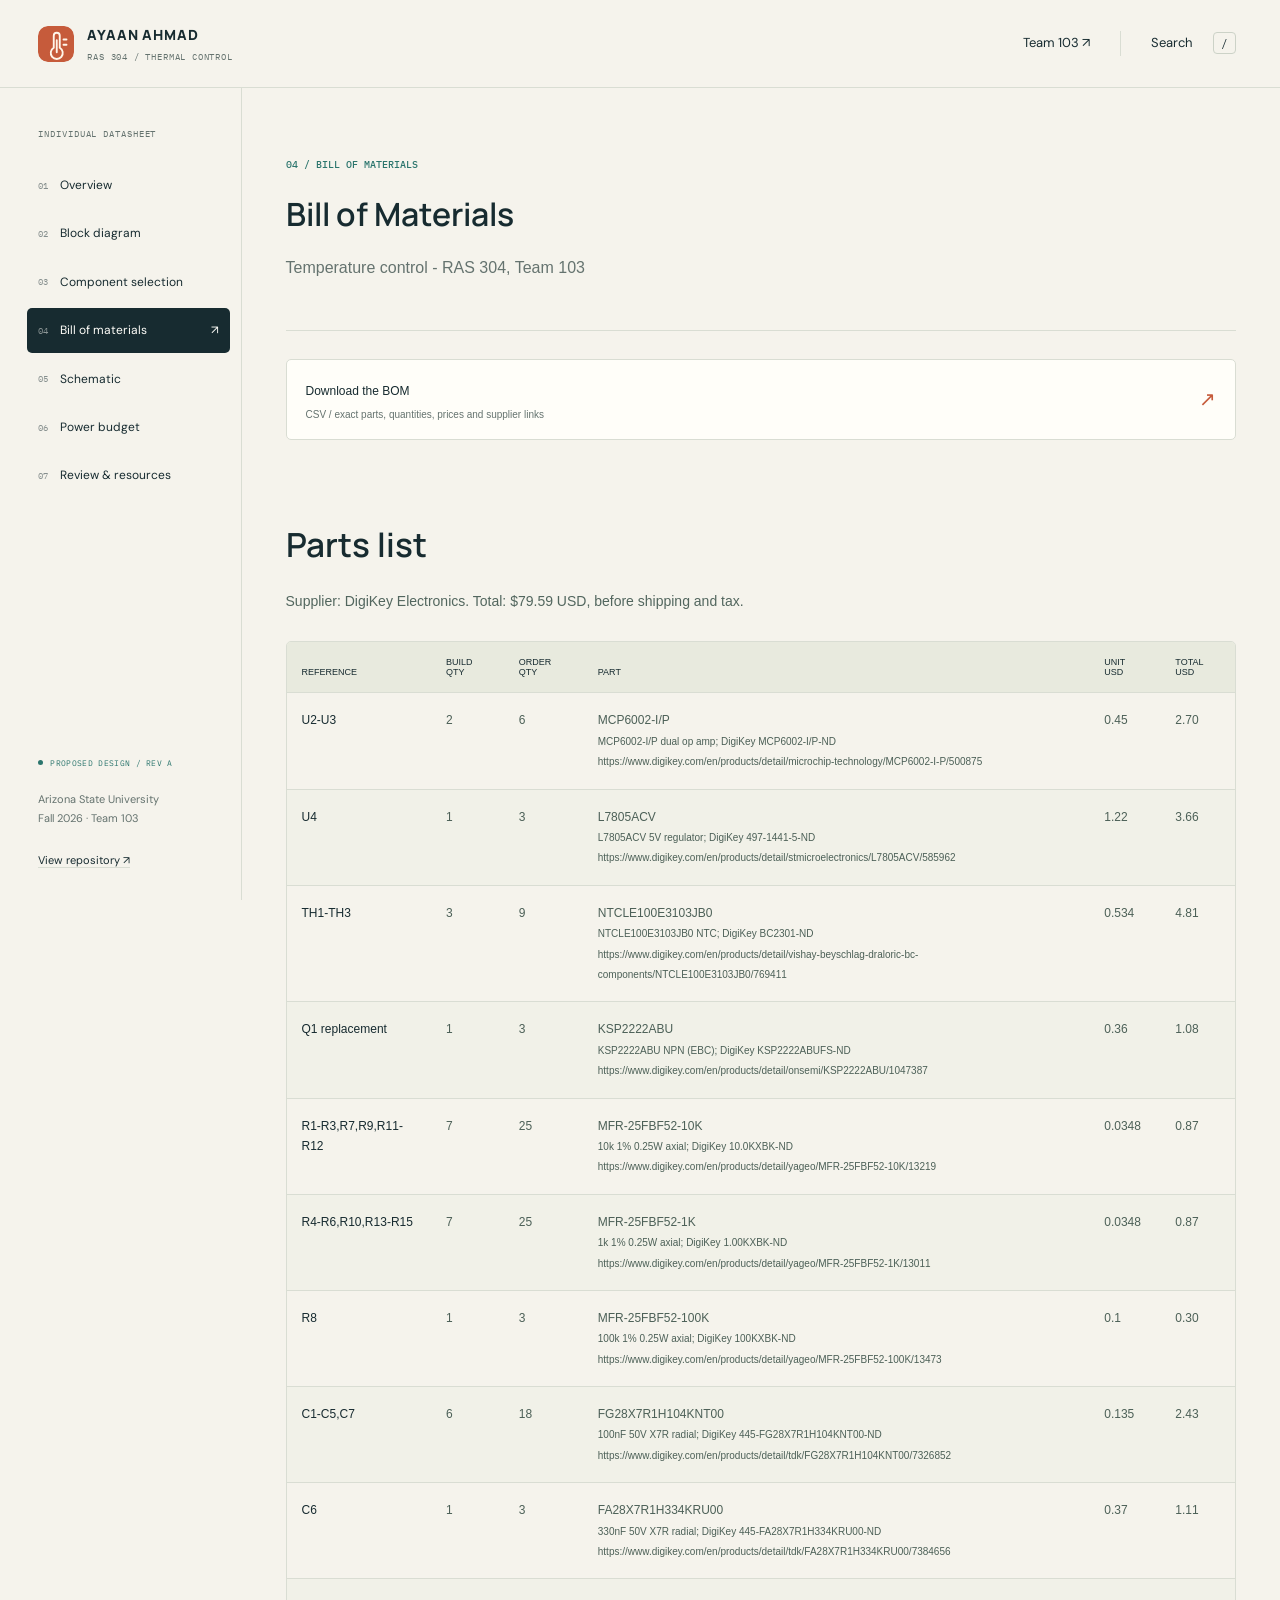
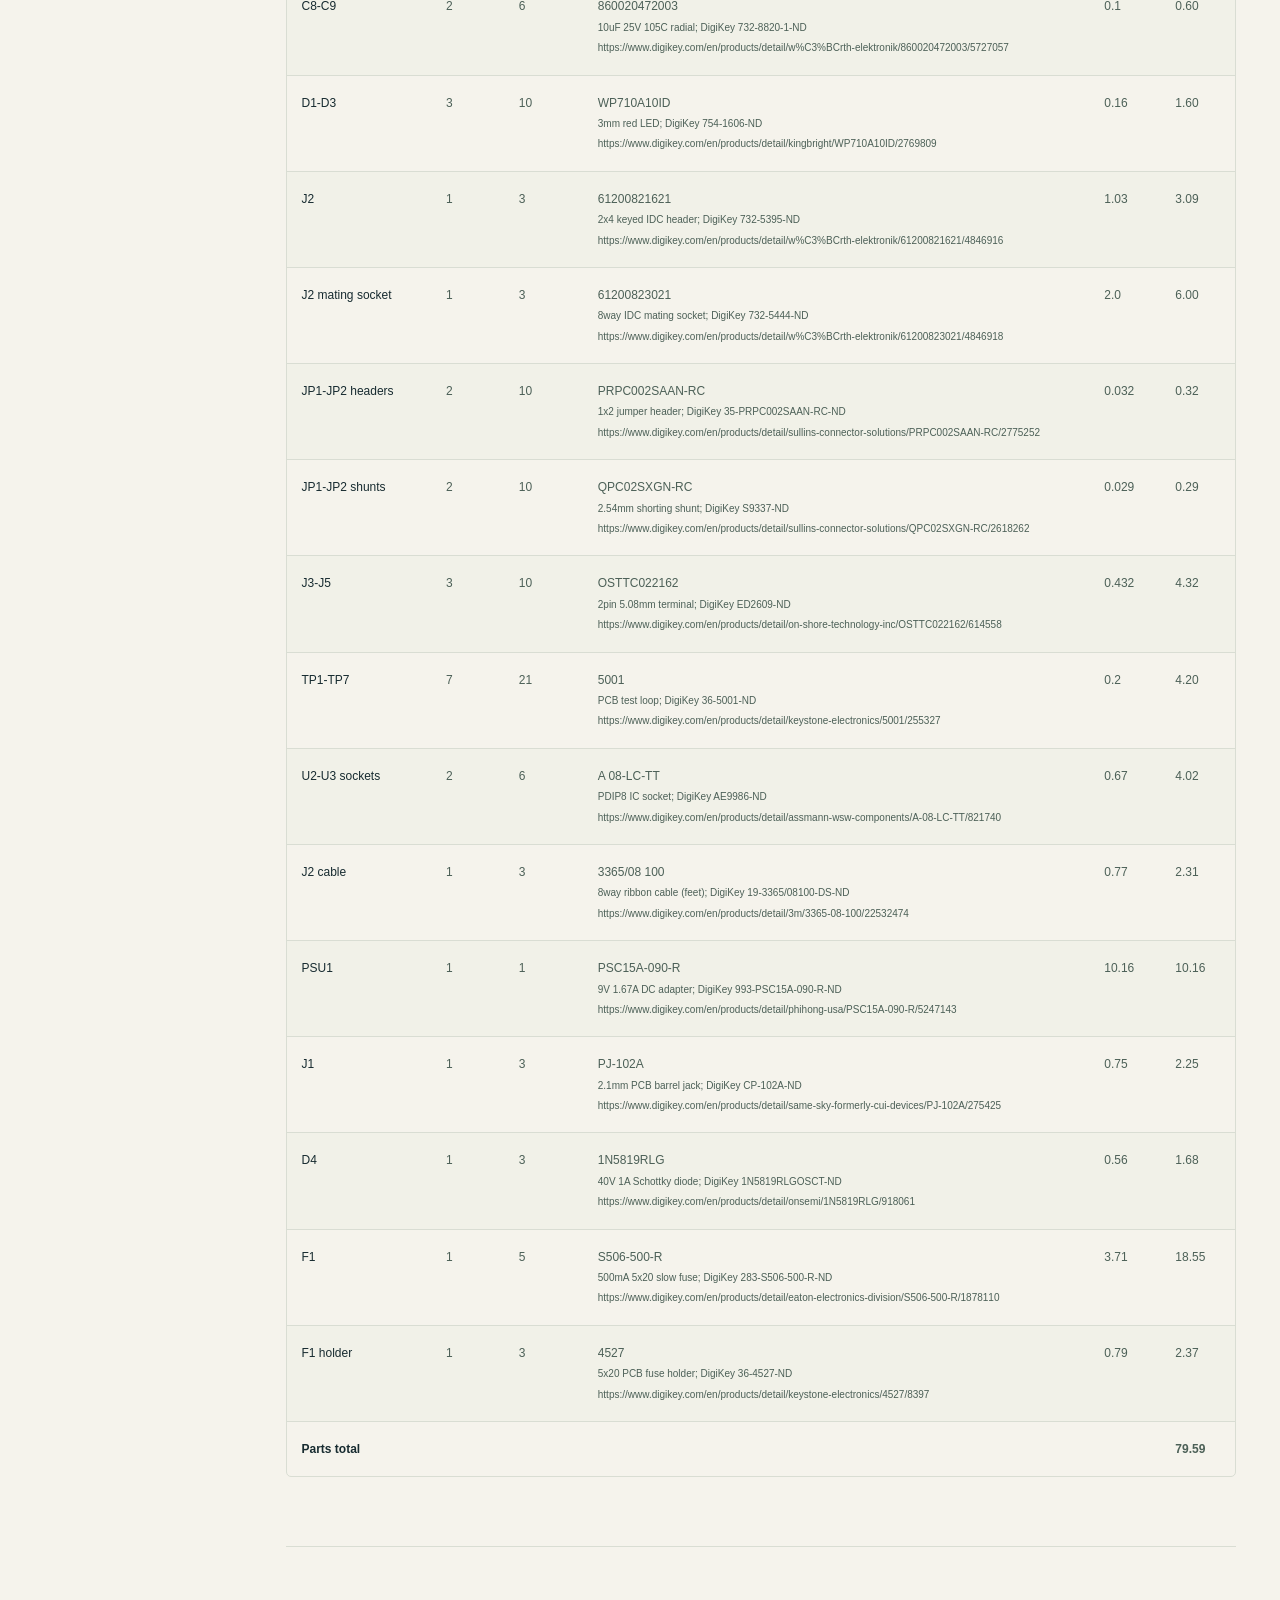
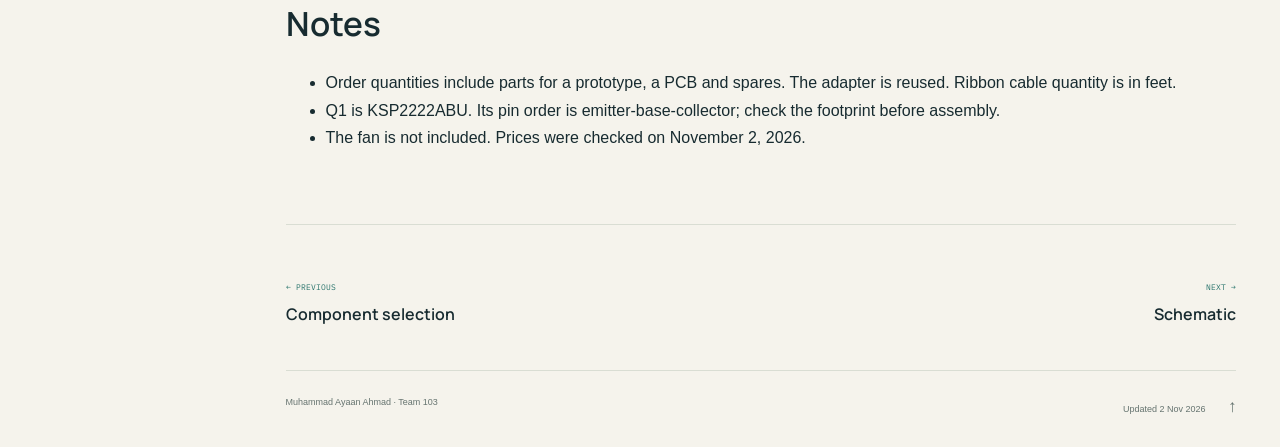
==== commit 368fa551: "Use plain BOM formatting and show full product URLs" ====
--- a/bom.html
+++ b/bom.html
@@ -1 +1 @@
-<!doctype html><html lang="en"><head><meta charset="utf-8"><meta name="viewport" content="width=device-width, initial-scale=1"><title>Bill of materials · Ayaan Ahmad · RAS 304 Temperature Control</title><meta name="description" content="Muhammad Ayaan Ahmad’s temperature-control subsystem for Team 103’s modular two-degree-of-freedom robotic arm. Architecture, components, circuit, BOM, power budget and review."><meta name="theme-color" content="#172b30"><link rel="icon" href="thermal-mark.svg" type="image/svg+xml"><link rel="stylesheet" href="thermal.css"><script defer src="thermal.js"></script><style>@media print{.download-list,.topbar,.sidebar,.page-nav,.skip-link,dialog{display:none!important}.site-layout{display:block!important}main{margin:0!important;padding:0!important;max-width:none!important}.page-heading{min-height:0!important;padding:0 0 12px!important;margin:0!important;break-after:auto!important}.page-heading h1{font-size:26px!important}.page-heading .lede{font-size:12px!important}.section{padding:10px 0!important;margin:0!important;break-before:auto!important;break-inside:auto!important}.section h2{font-size:16px!important;margin:8px 0!important}p,li{font-size:10px!important;line-height:1.4!important}table{font-size:9px!important;width:100%!important;table-layout:auto!important}td,th{padding:6px!important;font-size:9px!important;overflow-wrap:anywhere!important}tr{break-inside:avoid!important}thead{display:table-header-group}tfoot{display:table-row-group}small{font-size:8px!important}a{color:#173e43!important}footer{margin-top:12px!important}}</style></head><body><a class="skip-link" href="#main">Skip to content</a><header class="topbar"><a class="brand" href="index.html"><img src="thermal-mark.svg" alt="" width="36" height="36"><span>AYAAN AHMAD<small>RAS 304 / THERMAL CONTROL</small></span></a><div class="top-links"><a href="https://ras304-f26-103.github.io/" target="_blank" rel="noopener">Team 103 ↗</a><button class="search-trigger" aria-label="Search this datasheet">Search <kbd>/</kbd></button><button class="mobile-menu" aria-label="Open navigation" aria-expanded="false">Menu ☰</button></div></header><div class="site-layout"><aside class="sidebar"><div><p class="sidebar-label">INDIVIDUAL DATASHEET</p><nav aria-label="Design sections"><a href="index.html" class="nav-link "><span>01</span>Overview<b>↗</b></a><a href="block-diagram.html" class="nav-link "><span>02</span>Block diagram<b>↗</b></a><a href="components.html" class="nav-link "><span>03</span>Component selection<b>↗</b></a><a href="bom.html" class="nav-link active" aria-current="page"><span>04</span>Bill of materials<b>↗</b></a><a href="schematic.html" class="nav-link "><span>05</span>Schematic<b>↗</b></a><a href="thermal-power.html" class="nav-link "><span>06</span>Power budget<b>↗</b></a><a href="review.html" class="nav-link "><span>07</span>Review & resources<b>↗</b></a></nav></div><div class="sidebar-bottom"><span class="tag"><i></i> PROPOSED DESIGN / REV A</span><p>Arizona State University<br>Fall 2026 · Team 103</p><a href="https://github.com/mahmad62asu/RAS304-Individual-Datasheet" target="_blank" rel="noopener">View repository ↗</a></div></aside><main id="main"><header class="page-heading"><p class="eyebrow">04 / BILL OF MATERIALS</p><h1>Temperature-control parts.</h1><p class="lede">Additional hardware for Team 103's three-channel temperature-control circuit. Proposed purchase quantities include breadboard testing, a PCB build and spares.</p></header><div class="download-list"><a href="temperature-bom.csv" download><span><b>Download the BOM</b><small>CSV / exact parts, quantities, prices and supplier links</small></span><span aria-hidden="true">↗</span></a></div><section id="bill" class="section"><h2>Proposed DigiKey request: $79.59 USD.</h2><p>24 order lines. Shipping, tax and any applicable tariffs are additional. Supplier pages were reviewed on 2 November 2026; displayed prices and stock must be refreshed before purchase. No order has been placed.</p><div class="table-wrap"><table><thead><tr><th>Reference</th><th>Per build / order</th><th>Part / supplier link</th><th>Unit / line USD</th><th>Stock shown</th></tr></thead><tbody><tr><td>U2-U3</td><td>2 / 6</td><td><a href="https://www.digikey.com/en/products/detail/microchip-technology/MCP6002-I-P/500875">MCP6002-I/P</a><br><small>MCP6002-I/P dual op amp<br>DigiKey MCP6002-I/P-ND</small></td><td>$0.45 / $2.70</td><td>5,468</td></tr><tr><td>U4</td><td>1 / 3</td><td><a href="https://www.digikey.com/en/products/detail/stmicroelectronics/L7805ACV/585962">L7805ACV</a><br><small>L7805ACV 5V regulator<br>DigiKey 497-1441-5-ND</small></td><td>$1.22 / $3.66</td><td>530</td></tr><tr><td>TH1-TH3</td><td>3 / 9</td><td><a href="https://www.digikey.com/en/products/detail/vishay-beyschlag-draloric-bc-components/NTCLE100E3103JB0/769411">NTCLE100E3103JB0</a><br><small>NTCLE100E3103JB0 NTC<br>DigiKey BC2301-ND</small></td><td>$0.534 / $4.81</td><td>15,042</td></tr><tr><td>Q1 replacement</td><td>1 / 3</td><td><a href="https://www.digikey.com/en/products/detail/onsemi/KSP2222ABU/1047387">KSP2222ABU</a><br><small>KSP2222ABU NPN (EBC)<br>DigiKey KSP2222ABUFS-ND</small></td><td>$0.36 / $1.08</td><td>10,797</td></tr><tr><td>R1-R3,R7,R9,R11-R12</td><td>7 / 25</td><td><a href="https://www.digikey.com/en/products/detail/yageo/MFR-25FBF52-10K/13219">MFR-25FBF52-10K</a><br><small>10k 1% 0.25W axial<br>DigiKey 10.0KXBK-ND</small></td><td>$0.0348 / $0.87</td><td>35,660</td></tr><tr><td>R4-R6,R10,R13-R15</td><td>7 / 25</td><td><a href="https://www.digikey.com/en/products/detail/yageo/MFR-25FBF52-1K/13011">MFR-25FBF52-1K</a><br><small>1k 1% 0.25W axial<br>DigiKey 1.00KXBK-ND</small></td><td>$0.0348 / $0.87</td><td>43,769</td></tr><tr><td>R8</td><td>1 / 3</td><td><a href="https://www.digikey.com/en/products/detail/yageo/MFR-25FBF52-100K/13473">MFR-25FBF52-100K</a><br><small>100k 1% 0.25W axial<br>DigiKey 100KXBK-ND</small></td><td>$0.1 / $0.30</td><td>4,410</td></tr><tr><td>C1-C5,C7</td><td>6 / 18</td><td><a href="https://www.digikey.com/en/products/detail/tdk/FG28X7R1H104KNT00/7326852">FG28X7R1H104KNT00</a><br><small>100nF 50V X7R radial<br>DigiKey 445-FG28X7R1H104KNT00-ND</small></td><td>$0.135 / $2.43</td><td>40,654</td></tr><tr><td>C6</td><td>1 / 3</td><td><a href="https://www.digikey.com/en/products/detail/tdk/FA28X7R1H334KRU00/7384656">FA28X7R1H334KRU00</a><br><small>330nF 50V X7R radial<br>DigiKey 445-FA28X7R1H334KRU00-ND</small></td><td>$0.37 / $1.11</td><td>446</td></tr><tr><td>C8-C9</td><td>2 / 6</td><td><a href="https://www.digikey.com/en/products/detail/w%C3%BCrth-elektronik/860020472003/5727057">860020472003</a><br><small>10uF 25V 105C radial<br>DigiKey 732-8820-1-ND</small></td><td>$0.1 / $0.60</td><td>11,566</td></tr><tr><td>D1-D3</td><td>3 / 10</td><td><a href="https://www.digikey.com/en/products/detail/kingbright/WP710A10ID/2769809">WP710A10ID</a><br><small>3mm red LED<br>DigiKey 754-1606-ND</small></td><td>$0.16 / $1.60</td><td>155,454</td></tr><tr><td>J2</td><td>1 / 3</td><td><a href="https://www.digikey.com/en/products/detail/w%C3%BCrth-elektronik/61200821621/4846916">61200821621</a><br><small>2x4 keyed IDC header<br>DigiKey 732-5395-ND</small></td><td>$1.03 / $3.09</td><td>7,843</td></tr><tr><td>J2 mating socket</td><td>1 / 3</td><td><a href="https://www.digikey.com/en/products/detail/w%C3%BCrth-elektronik/61200823021/4846918">61200823021</a><br><small>8way IDC mating socket<br>DigiKey 732-5444-ND</small></td><td>$2.0 / $6.00</td><td>5,718</td></tr><tr><td>JP1-JP2 headers</td><td>2 / 10</td><td><a href="https://www.digikey.com/en/products/detail/sullins-connector-solutions/PRPC002SAAN-RC/2775252">PRPC002SAAN-RC</a><br><small>1x2 jumper header<br>DigiKey 35-PRPC002SAAN-RC-ND</small></td><td>$0.032 / $0.32</td><td>130,991</td></tr><tr><td>JP1-JP2 shunts</td><td>2 / 10</td><td><a href="https://www.digikey.com/en/products/detail/sullins-connector-solutions/QPC02SXGN-RC/2618262">QPC02SXGN-RC</a><br><small>2.54mm shorting shunt<br>DigiKey S9337-ND</small></td><td>$0.029 / $0.29</td><td>2,214,266</td></tr><tr><td>J3-J5</td><td>3 / 10</td><td><a href="https://www.digikey.com/en/products/detail/on-shore-technology-inc/OSTTC022162/614558">OSTTC022162</a><br><small>2pin 5.08mm terminal<br>DigiKey ED2609-ND</small></td><td>$0.432 / $4.32</td><td>32,627</td></tr><tr><td>TP1-TP7</td><td>7 / 21</td><td><a href="https://www.digikey.com/en/products/detail/keystone-electronics/5001/255327">5001</a><br><small>PCB test loop<br>DigiKey 36-5001-ND</small></td><td>$0.2 / $4.20</td><td>1,088,206</td></tr><tr><td>U2-U3 sockets</td><td>2 / 6</td><td><a href="https://www.digikey.com/en/products/detail/assmann-wsw-components/A-08-LC-TT/821740">A 08-LC-TT</a><br><small>PDIP8 IC socket<br>DigiKey AE9986-ND</small></td><td>$0.67 / $4.02</td><td>121,695</td></tr><tr><td>J2 cable</td><td>1 / 3</td><td><a href="https://www.digikey.com/en/products/detail/3m/3365-08-100/22532474">3365/08 100</a><br><small>8way ribbon cable (feet)<br>DigiKey 19-3365/08100-DS-ND</small></td><td>$0.77 / $2.31</td><td>47</td></tr><tr><td>PSU1</td><td>1 / 1</td><td><a href="https://www.digikey.com/en/products/detail/phihong-usa/PSC15A-090-R/5247143">PSC15A-090-R</a><br><small>9V 1.67A DC adapter<br>DigiKey 993-PSC15A-090-R-ND</small></td><td>$10.16 / $10.16</td><td>38</td></tr><tr><td>J1</td><td>1 / 3</td><td><a href="https://www.digikey.com/en/products/detail/same-sky-formerly-cui-devices/PJ-102A/275425">PJ-102A</a><br><small>2.1mm PCB barrel jack<br>DigiKey CP-102A-ND</small></td><td>$0.75 / $2.25</td><td>27,894</td></tr><tr><td>D4</td><td>1 / 3</td><td><a href="https://www.digikey.com/en/products/detail/onsemi/1N5819RLG/918061">1N5819RLG</a><br><small>40V 1A Schottky diode<br>DigiKey 1N5819RLGOSCT-ND</small></td><td>$0.56 / $1.68</td><td>24,103</td></tr><tr><td>F1</td><td>1 / 5</td><td><a href="https://www.digikey.com/en/products/detail/eaton-electronics-division/S506-500-R/1878110">S506-500-R</a><br><small>500mA 5x20 slow fuse<br>DigiKey 283-S506-500-R-ND</small></td><td>$3.71 / $18.55</td><td>895</td></tr><tr><td>F1 holder</td><td>1 / 3</td><td><a href="https://www.digikey.com/en/products/detail/keystone-electronics/4527/8397">4527</a><br><small>5x20 PCB fuse holder<br>DigiKey 36-4527-ND</small></td><td>$0.79 / $2.37</td><td>30,529</td></tr></tbody><tfoot><tr><th colspan="3">Parts subtotal</th><td colspan="2"><strong>$79.59</strong></td></tr></tfoot></table></div></section><section id="procurement" class="section"><h2>Quantity and assembly notes.</h2><ul><li>Normally one build-equivalent for breadboard work, one for the PCB and one spare. The 10k and 1k resistors, jumper headers/shunts, terminals and LEDs use cheaper quantity tiers with additional spares. Fuses are ordered in the supplier's five-piece minimum.</li><li>One regulated 9V adapter is reused for sequential prototype and PCB testing. Ribbon-cable quantity is three linear feet, not three reels. The three IDC sockets are for three local cable tails; confirm the team's far-end termination and pin-1 orientation.</li><li>Six 100nF capacitors are needed per build: three ADC filters, two op-amp bypass capacitors and one regulator output bypass. There is also one 330nF input bypass and two 10uF bulk capacitors. Resistors are axial 1%, 0.25W. Ceramic capacitors are 50V X7R; the 10uF electrolytics are 25V, 105C.</li><li>Three red status LEDs are proposed, each with a 1k resistor (approximately 3mA at nominal 5V and 2V LED drop). Label the indicator functions. The optional fan branch is outside this request.</li></ul><h2>Check before assembly.</h2><p><strong>Q1 substitution:</strong> the original P2N2222A is obsolete. Proposed KSP2222ABU has pin 1 emitter, pin 2 base, pin 3 collector; the original part has collector and emitter reversed. Update the schematic symbol and PCB footprint and wire by function.</p><p><strong>Power:</strong> the PSC15A-090-R adapter is regulated 9V, 1.67A, center positive, with a 2.1mm-bore barrel plug. Match it to PJ-102A. Route jack positive through the 500mA time-delay fuse, then D4 anode to banded cathode, to the L7805ACV input. This is a proposed hardware selection for instructor review; measure loaded input/output voltage and regulator temperature before integration.</p><p><strong>Footprints and mounting:</strong> selected ceramic capacitors use 5mm lead spacing; the electrolytic uses 2mm. Verify the power-jack tabs, fuse holder and test loops against manufacturer drawings. Use electrically insulating thermal attachment and strain relief for the probes; check lab stock before purchasing general mounting materials.</p><p>Sources: each table part links to its exact supplier page. <a href="https://www.onsemi.com/download/data-sheet/pdf/ksp2222a-d.pdf">Q1 datasheet</a> · <a href="https://www.we-online.com/components/products/datasheet/61200821621.pdf">IDC mating-pair drawing</a> · <a href="https://www.phihong.com/wp-content/uploads/PSX15A.pdf">Adapter datasheet</a> · <a href="https://www.st.com/resource/en/datasheet/l78.pdf">Regulator datasheet</a>. Price retrieval includes cached pages, up to two months old; this is a planning record, not a supplier-issued firm quote.</p></section><nav class="page-nav" aria-label="Previous and next page"><a href="components.html"><small>← PREVIOUS</small><strong>Component selection</strong></a><a href="schematic.html"><small>NEXT →</small><strong>Schematic</strong></a></nav><footer><span>Muhammad Ayaan Ahmad · Team 103</span><span>Updated 2 Nov 2026 <a href="#top" aria-label="Back to top">↑</a></span></footer></main></div><dialog id="search-dialog"><div class="search-head"><label for="site-search">Search the datasheet</label><button id="close-search" aria-label="Close search">✕</button></div><input id="site-search" type="search" placeholder="Try sensor, fault, power, calibration…"><div id="search-results"></div></dialog><span id="top"></span></body></html>
+<!doctype html><html lang="en"><head><meta charset="utf-8"><meta name="viewport" content="width=device-width, initial-scale=1"><title>Bill of materials · Ayaan Ahmad · RAS 304 Temperature Control</title><meta name="description" content="Muhammad Ayaan Ahmad’s temperature-control subsystem for Team 103’s modular two-degree-of-freedom robotic arm. Architecture, components, circuit, BOM, power budget and review."><meta name="theme-color" content="#172b30"><link rel="icon" href="thermal-mark.svg" type="image/svg+xml"><link rel="stylesheet" href="thermal.css"><script defer src="thermal.js"></script><style>main,main *{font-family:Arial,Helvetica,sans-serif;letter-spacing:normal!important;word-spacing:normal!important;font-variant-ligatures:none!important}main h1{font-size:32px!important;letter-spacing:normal!important}main .lede{font-size:16px!important;line-height:1.4!important}@media print{@page{size:letter;margin:.4in}*{font-family:Arial,Helvetica,sans-serif!important;letter-spacing:normal!important;word-spacing:normal!important;text-transform:none!important;font-variant-ligatures:none!important}.download-list,.topbar,.sidebar,.page-nav,.skip-link,dialog{display:none!important}body{background:white!important;color:black!important}.site-layout{display:block!important}main{margin:0!important;padding:0!important;max-width:none!important;width:auto!important}.page-heading{min-height:0!important;padding:0!important;margin:0 0 12pt!important;break-after:auto!important}.page-heading h1{font-size:20pt!important;line-height:1.2!important;margin:0 0 5pt!important}.page-heading .eyebrow{display:none!important}.page-heading .lede{font-size:10pt!important;line-height:1.2!important;margin:0!important}.section{padding:0!important;margin:0 0 10pt!important;break-before:auto!important;break-inside:auto!important}.section h2{font-size:12pt!important;line-height:1.2!important;margin:8pt 0 5pt!important}p,li{font-size:9pt!important;line-height:1.25!important}.table-wrap{break-inside:auto!important;overflow:visible!important}table{font-size:9pt!important;width:100%!important;table-layout:auto!important;border-collapse:collapse!important}td,th{padding:5pt!important;font-size:9pt!important;line-height:1.2!important;border:1px solid #999!important;background:white!important;color:black!important;overflow-wrap:anywhere!important}tr{break-inside:avoid!important}thead{display:table-header-group}tfoot{display:table-row-group}small{font-size:8pt!important;line-height:1.2!important}a{color:black!important;text-decoration:none!important}footer{font-size:8pt!important;margin-top:10pt!important;padding:0!important}}</style></head><body><a class="skip-link" href="#main">Skip to content</a><header class="topbar"><a class="brand" href="index.html"><img src="thermal-mark.svg" alt="" width="36" height="36"><span>AYAAN AHMAD<small>RAS 304 / THERMAL CONTROL</small></span></a><div class="top-links"><a href="https://ras304-f26-103.github.io/" target="_blank" rel="noopener">Team 103 ↗</a><button class="search-trigger" aria-label="Search this datasheet">Search <kbd>/</kbd></button><button class="mobile-menu" aria-label="Open navigation" aria-expanded="false">Menu ☰</button></div></header><div class="site-layout"><aside class="sidebar"><div><p class="sidebar-label">INDIVIDUAL DATASHEET</p><nav aria-label="Design sections"><a href="index.html" class="nav-link "><span>01</span>Overview<b>↗</b></a><a href="block-diagram.html" class="nav-link "><span>02</span>Block diagram<b>↗</b></a><a href="components.html" class="nav-link "><span>03</span>Component selection<b>↗</b></a><a href="bom.html" class="nav-link active" aria-current="page"><span>04</span>Bill of materials<b>↗</b></a><a href="schematic.html" class="nav-link "><span>05</span>Schematic<b>↗</b></a><a href="thermal-power.html" class="nav-link "><span>06</span>Power budget<b>↗</b></a><a href="review.html" class="nav-link "><span>07</span>Review & resources<b>↗</b></a></nav></div><div class="sidebar-bottom"><span class="tag"><i></i> PROPOSED DESIGN / REV A</span><p>Arizona State University<br>Fall 2026 · Team 103</p><a href="https://github.com/mahmad62asu/RAS304-Individual-Datasheet" target="_blank" rel="noopener">View repository ↗</a></div></aside><main id="main"><header class="page-heading"><p class="eyebrow">04 / BILL OF MATERIALS</p><h1>Bill of Materials</h1><p class="lede">Temperature control - RAS 304, Team 103</p></header><div class="download-list"><a href="temperature-bom.csv" download><span><b>Download the BOM</b><small>CSV / exact parts, quantities, prices and supplier links</small></span><span aria-hidden="true">↗</span></a></div><section id="bill" class="section"><h2>Parts list</h2><p>Supplier: DigiKey Electronics. Total: $79.59 USD, before shipping and tax.</p><div class="table-wrap"><table><thead><tr><th>Reference</th><th>Build qty</th><th>Order qty</th><th>Part</th><th>Unit USD</th><th>Total USD</th></tr></thead><tbody><tr><td>U2-U3</td><td>2</td><td>6</td><td><a href="https://www.digikey.com/en/products/detail/microchip-technology/MCP6002-I-P/500875">MCP6002-I/P</a><br><small>MCP6002-I/P dual op amp; DigiKey MCP6002-I/P-ND</small><br><small class="product-url"><a href="https://www.digikey.com/en/products/detail/microchip-technology/MCP6002-I-P/500875">https://www.digikey.com/en/products/detail/microchip-technology/MCP6002-I-P/500875</a></small></td><td>0.45</td><td>2.70</td></tr><tr><td>U4</td><td>1</td><td>3</td><td><a href="https://www.digikey.com/en/products/detail/stmicroelectronics/L7805ACV/585962">L7805ACV</a><br><small>L7805ACV 5V regulator; DigiKey 497-1441-5-ND</small><br><small class="product-url"><a href="https://www.digikey.com/en/products/detail/stmicroelectronics/L7805ACV/585962">https://www.digikey.com/en/products/detail/stmicroelectronics/L7805ACV/585962</a></small></td><td>1.22</td><td>3.66</td></tr><tr><td>TH1-TH3</td><td>3</td><td>9</td><td><a href="https://www.digikey.com/en/products/detail/vishay-beyschlag-draloric-bc-components/NTCLE100E3103JB0/769411">NTCLE100E3103JB0</a><br><small>NTCLE100E3103JB0 NTC; DigiKey BC2301-ND</small><br><small class="product-url"><a href="https://www.digikey.com/en/products/detail/vishay-beyschlag-draloric-bc-components/NTCLE100E3103JB0/769411">https://www.digikey.com/en/products/detail/vishay-beyschlag-draloric-bc-components/NTCLE100E3103JB0/769411</a></small></td><td>0.534</td><td>4.81</td></tr><tr><td>Q1 replacement</td><td>1</td><td>3</td><td><a href="https://www.digikey.com/en/products/detail/onsemi/KSP2222ABU/1047387">KSP2222ABU</a><br><small>KSP2222ABU NPN (EBC); DigiKey KSP2222ABUFS-ND</small><br><small class="product-url"><a href="https://www.digikey.com/en/products/detail/onsemi/KSP2222ABU/1047387">https://www.digikey.com/en/products/detail/onsemi/KSP2222ABU/1047387</a></small></td><td>0.36</td><td>1.08</td></tr><tr><td>R1-R3,R7,R9,R11-R12</td><td>7</td><td>25</td><td><a href="https://www.digikey.com/en/products/detail/yageo/MFR-25FBF52-10K/13219">MFR-25FBF52-10K</a><br><small>10k 1% 0.25W axial; DigiKey 10.0KXBK-ND</small><br><small class="product-url"><a href="https://www.digikey.com/en/products/detail/yageo/MFR-25FBF52-10K/13219">https://www.digikey.com/en/products/detail/yageo/MFR-25FBF52-10K/13219</a></small></td><td>0.0348</td><td>0.87</td></tr><tr><td>R4-R6,R10,R13-R15</td><td>7</td><td>25</td><td><a href="https://www.digikey.com/en/products/detail/yageo/MFR-25FBF52-1K/13011">MFR-25FBF52-1K</a><br><small>1k 1% 0.25W axial; DigiKey 1.00KXBK-ND</small><br><small class="product-url"><a href="https://www.digikey.com/en/products/detail/yageo/MFR-25FBF52-1K/13011">https://www.digikey.com/en/products/detail/yageo/MFR-25FBF52-1K/13011</a></small></td><td>0.0348</td><td>0.87</td></tr><tr><td>R8</td><td>1</td><td>3</td><td><a href="https://www.digikey.com/en/products/detail/yageo/MFR-25FBF52-100K/13473">MFR-25FBF52-100K</a><br><small>100k 1% 0.25W axial; DigiKey 100KXBK-ND</small><br><small class="product-url"><a href="https://www.digikey.com/en/products/detail/yageo/MFR-25FBF52-100K/13473">https://www.digikey.com/en/products/detail/yageo/MFR-25FBF52-100K/13473</a></small></td><td>0.1</td><td>0.30</td></tr><tr><td>C1-C5,C7</td><td>6</td><td>18</td><td><a href="https://www.digikey.com/en/products/detail/tdk/FG28X7R1H104KNT00/7326852">FG28X7R1H104KNT00</a><br><small>100nF 50V X7R radial; DigiKey 445-FG28X7R1H104KNT00-ND</small><br><small class="product-url"><a href="https://www.digikey.com/en/products/detail/tdk/FG28X7R1H104KNT00/7326852">https://www.digikey.com/en/products/detail/tdk/FG28X7R1H104KNT00/7326852</a></small></td><td>0.135</td><td>2.43</td></tr><tr><td>C6</td><td>1</td><td>3</td><td><a href="https://www.digikey.com/en/products/detail/tdk/FA28X7R1H334KRU00/7384656">FA28X7R1H334KRU00</a><br><small>330nF 50V X7R radial; DigiKey 445-FA28X7R1H334KRU00-ND</small><br><small class="product-url"><a href="https://www.digikey.com/en/products/detail/tdk/FA28X7R1H334KRU00/7384656">https://www.digikey.com/en/products/detail/tdk/FA28X7R1H334KRU00/7384656</a></small></td><td>0.37</td><td>1.11</td></tr><tr><td>C8-C9</td><td>2</td><td>6</td><td><a href="https://www.digikey.com/en/products/detail/w%C3%BCrth-elektronik/860020472003/5727057">860020472003</a><br><small>10uF 25V 105C radial; DigiKey 732-8820-1-ND</small><br><small class="product-url"><a href="https://www.digikey.com/en/products/detail/w%C3%BCrth-elektronik/860020472003/5727057">https://www.digikey.com/en/products/detail/w%C3%BCrth-elektronik/860020472003/5727057</a></small></td><td>0.1</td><td>0.60</td></tr><tr><td>D1-D3</td><td>3</td><td>10</td><td><a href="https://www.digikey.com/en/products/detail/kingbright/WP710A10ID/2769809">WP710A10ID</a><br><small>3mm red LED; DigiKey 754-1606-ND</small><br><small class="product-url"><a href="https://www.digikey.com/en/products/detail/kingbright/WP710A10ID/2769809">https://www.digikey.com/en/products/detail/kingbright/WP710A10ID/2769809</a></small></td><td>0.16</td><td>1.60</td></tr><tr><td>J2</td><td>1</td><td>3</td><td><a href="https://www.digikey.com/en/products/detail/w%C3%BCrth-elektronik/61200821621/4846916">61200821621</a><br><small>2x4 keyed IDC header; DigiKey 732-5395-ND</small><br><small class="product-url"><a href="https://www.digikey.com/en/products/detail/w%C3%BCrth-elektronik/61200821621/4846916">https://www.digikey.com/en/products/detail/w%C3%BCrth-elektronik/61200821621/4846916</a></small></td><td>1.03</td><td>3.09</td></tr><tr><td>J2 mating socket</td><td>1</td><td>3</td><td><a href="https://www.digikey.com/en/products/detail/w%C3%BCrth-elektronik/61200823021/4846918">61200823021</a><br><small>8way IDC mating socket; DigiKey 732-5444-ND</small><br><small class="product-url"><a href="https://www.digikey.com/en/products/detail/w%C3%BCrth-elektronik/61200823021/4846918">https://www.digikey.com/en/products/detail/w%C3%BCrth-elektronik/61200823021/4846918</a></small></td><td>2.0</td><td>6.00</td></tr><tr><td>JP1-JP2 headers</td><td>2</td><td>10</td><td><a href="https://www.digikey.com/en/products/detail/sullins-connector-solutions/PRPC002SAAN-RC/2775252">PRPC002SAAN-RC</a><br><small>1x2 jumper header; DigiKey 35-PRPC002SAAN-RC-ND</small><br><small class="product-url"><a href="https://www.digikey.com/en/products/detail/sullins-connector-solutions/PRPC002SAAN-RC/2775252">https://www.digikey.com/en/products/detail/sullins-connector-solutions/PRPC002SAAN-RC/2775252</a></small></td><td>0.032</td><td>0.32</td></tr><tr><td>JP1-JP2 shunts</td><td>2</td><td>10</td><td><a href="https://www.digikey.com/en/products/detail/sullins-connector-solutions/QPC02SXGN-RC/2618262">QPC02SXGN-RC</a><br><small>2.54mm shorting shunt; DigiKey S9337-ND</small><br><small class="product-url"><a href="https://www.digikey.com/en/products/detail/sullins-connector-solutions/QPC02SXGN-RC/2618262">https://www.digikey.com/en/products/detail/sullins-connector-solutions/QPC02SXGN-RC/2618262</a></small></td><td>0.029</td><td>0.29</td></tr><tr><td>J3-J5</td><td>3</td><td>10</td><td><a href="https://www.digikey.com/en/products/detail/on-shore-technology-inc/OSTTC022162/614558">OSTTC022162</a><br><small>2pin 5.08mm terminal; DigiKey ED2609-ND</small><br><small class="product-url"><a href="https://www.digikey.com/en/products/detail/on-shore-technology-inc/OSTTC022162/614558">https://www.digikey.com/en/products/detail/on-shore-technology-inc/OSTTC022162/614558</a></small></td><td>0.432</td><td>4.32</td></tr><tr><td>TP1-TP7</td><td>7</td><td>21</td><td><a href="https://www.digikey.com/en/products/detail/keystone-electronics/5001/255327">5001</a><br><small>PCB test loop; DigiKey 36-5001-ND</small><br><small class="product-url"><a href="https://www.digikey.com/en/products/detail/keystone-electronics/5001/255327">https://www.digikey.com/en/products/detail/keystone-electronics/5001/255327</a></small></td><td>0.2</td><td>4.20</td></tr><tr><td>U2-U3 sockets</td><td>2</td><td>6</td><td><a href="https://www.digikey.com/en/products/detail/assmann-wsw-components/A-08-LC-TT/821740">A 08-LC-TT</a><br><small>PDIP8 IC socket; DigiKey AE9986-ND</small><br><small class="product-url"><a href="https://www.digikey.com/en/products/detail/assmann-wsw-components/A-08-LC-TT/821740">https://www.digikey.com/en/products/detail/assmann-wsw-components/A-08-LC-TT/821740</a></small></td><td>0.67</td><td>4.02</td></tr><tr><td>J2 cable</td><td>1</td><td>3</td><td><a href="https://www.digikey.com/en/products/detail/3m/3365-08-100/22532474">3365/08 100</a><br><small>8way ribbon cable (feet); DigiKey 19-3365/08100-DS-ND</small><br><small class="product-url"><a href="https://www.digikey.com/en/products/detail/3m/3365-08-100/22532474">https://www.digikey.com/en/products/detail/3m/3365-08-100/22532474</a></small></td><td>0.77</td><td>2.31</td></tr><tr><td>PSU1</td><td>1</td><td>1</td><td><a href="https://www.digikey.com/en/products/detail/phihong-usa/PSC15A-090-R/5247143">PSC15A-090-R</a><br><small>9V 1.67A DC adapter; DigiKey 993-PSC15A-090-R-ND</small><br><small class="product-url"><a href="https://www.digikey.com/en/products/detail/phihong-usa/PSC15A-090-R/5247143">https://www.digikey.com/en/products/detail/phihong-usa/PSC15A-090-R/5247143</a></small></td><td>10.16</td><td>10.16</td></tr><tr><td>J1</td><td>1</td><td>3</td><td><a href="https://www.digikey.com/en/products/detail/same-sky-formerly-cui-devices/PJ-102A/275425">PJ-102A</a><br><small>2.1mm PCB barrel jack; DigiKey CP-102A-ND</small><br><small class="product-url"><a href="https://www.digikey.com/en/products/detail/same-sky-formerly-cui-devices/PJ-102A/275425">https://www.digikey.com/en/products/detail/same-sky-formerly-cui-devices/PJ-102A/275425</a></small></td><td>0.75</td><td>2.25</td></tr><tr><td>D4</td><td>1</td><td>3</td><td><a href="https://www.digikey.com/en/products/detail/onsemi/1N5819RLG/918061">1N5819RLG</a><br><small>40V 1A Schottky diode; DigiKey 1N5819RLGOSCT-ND</small><br><small class="product-url"><a href="https://www.digikey.com/en/products/detail/onsemi/1N5819RLG/918061">https://www.digikey.com/en/products/detail/onsemi/1N5819RLG/918061</a></small></td><td>0.56</td><td>1.68</td></tr><tr><td>F1</td><td>1</td><td>5</td><td><a href="https://www.digikey.com/en/products/detail/eaton-electronics-division/S506-500-R/1878110">S506-500-R</a><br><small>500mA 5x20 slow fuse; DigiKey 283-S506-500-R-ND</small><br><small class="product-url"><a href="https://www.digikey.com/en/products/detail/eaton-electronics-division/S506-500-R/1878110">https://www.digikey.com/en/products/detail/eaton-electronics-division/S506-500-R/1878110</a></small></td><td>3.71</td><td>18.55</td></tr><tr><td>F1 holder</td><td>1</td><td>3</td><td><a href="https://www.digikey.com/en/products/detail/keystone-electronics/4527/8397">4527</a><br><small>5x20 PCB fuse holder; DigiKey 36-4527-ND</small><br><small class="product-url"><a href="https://www.digikey.com/en/products/detail/keystone-electronics/4527/8397">https://www.digikey.com/en/products/detail/keystone-electronics/4527/8397</a></small></td><td>0.79</td><td>2.37</td></tr></tbody><tfoot><tr><td colspan="5"><strong>Parts total</strong></td><td><strong>79.59</strong></td></tr></tfoot></table></div></section><section id="procurement" class="section"><h2>Notes</h2><ul><li>Order quantities include parts for a prototype, a PCB and spares. The adapter is reused. Ribbon cable quantity is in feet.</li><li>Q1 is KSP2222ABU. Its pin order is emitter-base-collector; check the footprint before assembly.</li><li>The fan is not included. Prices were checked on November 2, 2026.</li></ul></section><nav class="page-nav" aria-label="Previous and next page"><a href="components.html"><small>← PREVIOUS</small><strong>Component selection</strong></a><a href="schematic.html"><small>NEXT →</small><strong>Schematic</strong></a></nav><footer><span>Muhammad Ayaan Ahmad · Team 103</span><span>Updated 2 Nov 2026 <a href="#top" aria-label="Back to top">↑</a></span></footer></main></div><dialog id="search-dialog"><div class="search-head"><label for="site-search">Search the datasheet</label><button id="close-search" aria-label="Close search">✕</button></div><input id="site-search" type="search" placeholder="Try sensor, fault, power, calibration…"><div id="search-results"></div></dialog><span id="top"></span></body></html>
